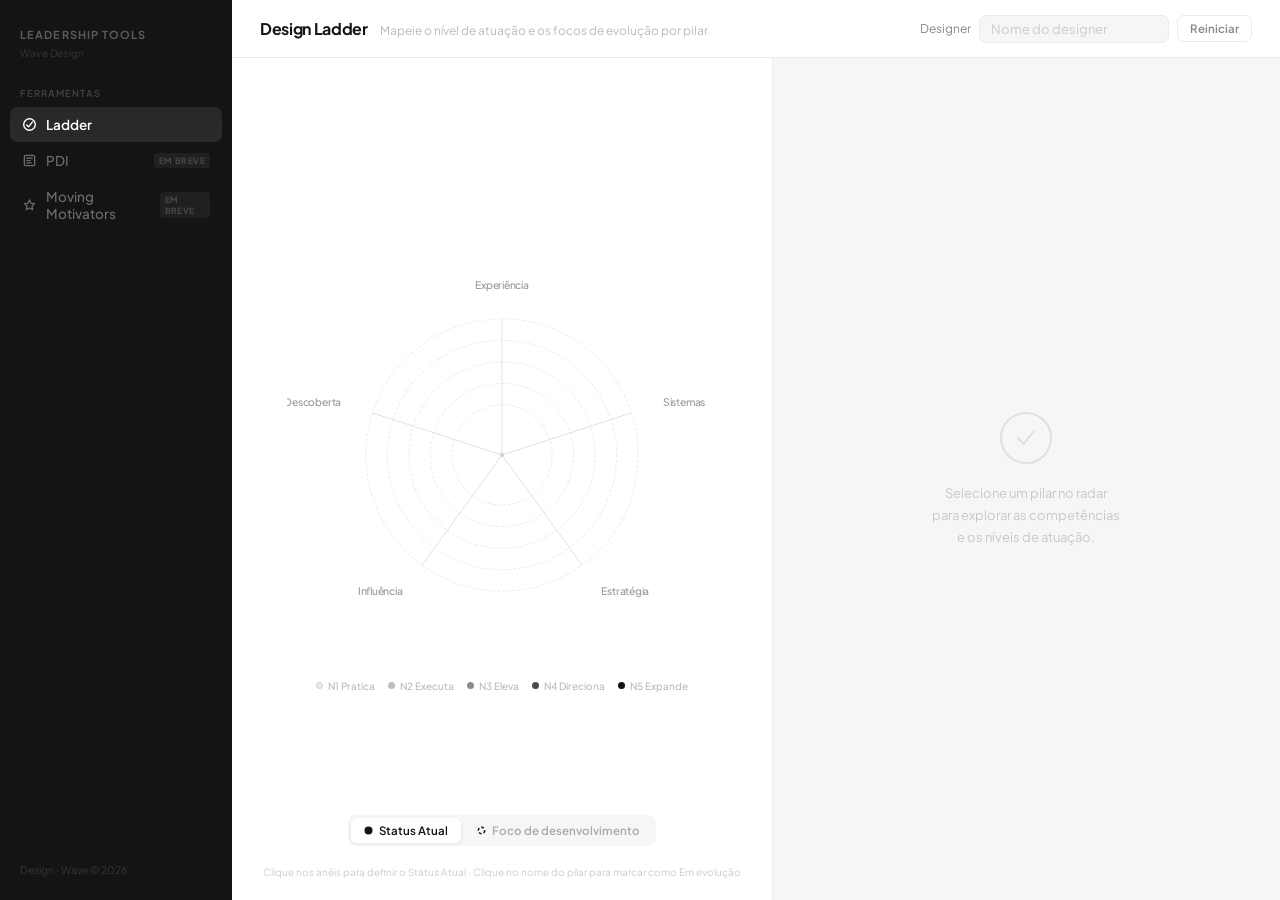
==== ladder/index.html @ ce9165ff "Inicia Leadership Tools — Design Ladder interativa Radar SVG com 3 camadas (Status Atual, Foco de de" ====
<!DOCTYPE html>
<html lang="pt-BR">
<head>
  <meta charset="UTF-8">
  <meta name="viewport" content="width=device-width, initial-scale=1.0">
  <title>Leadership Tools — Ladder</title>
  <link rel="preconnect" href="https://fonts.googleapis.com">
  <link href="https://fonts.googleapis.com/css2?family=Plus+Jakarta+Sans:wght@400;500;600;700;800&display=swap" rel="stylesheet">
  <style>
    :root {
      --charcoal: #141414;
      --light: #E6E6E6;
      --bg: #F6F6F4;
      --white: #FFFFFF;
      --muted: #888;
      --border: #EBEBEB;
    }

    *, *::before, *::after { box-sizing: border-box; margin: 0; padding: 0; }

    html, body {
      height: 100%;
      font-family: 'Plus Jakarta Sans', -apple-system, BlinkMacSystemFont, sans-serif;
      background: var(--bg);
      color: var(--charcoal);
      overflow: hidden;
    }

    /* ── APP SHELL ──────────────────────────── */
    .app { display: flex; height: 100vh; }

    /* ── SIDEBAR ─────────────────────────────── */
    .sidebar {
      width: 232px;
      flex-shrink: 0;
      background: var(--charcoal);
      display: flex;
      flex-direction: column;
      padding: 28px 0 24px;
    }

    .sidebar-brand {
      padding: 0 20px 6px;
      font-size: 11px;
      font-weight: 700;
      letter-spacing: 0.1em;
      text-transform: uppercase;
      color: rgba(255,255,255,0.3);
    }

    .sidebar-tagline {
      padding: 0 20px 28px;
      font-size: 10px;
      color: rgba(255,255,255,0.15);
      letter-spacing: 0.02em;
    }

    .sidebar-section {
      padding: 0 20px 8px;
      font-size: 9.5px;
      font-weight: 700;
      letter-spacing: 0.1em;
      text-transform: uppercase;
      color: rgba(255,255,255,0.18);
    }

    .sidebar-nav {
      display: flex;
      flex-direction: column;
      gap: 1px;
      padding: 0 10px;
    }

    .nav-item {
      display: flex;
      align-items: center;
      gap: 9px;
      padding: 9px 12px;
      border-radius: 7px;
      font-size: 13.5px;
      font-weight: 500;
      color: rgba(255,255,255,0.38);
      cursor: default;
      user-select: none;
      text-decoration: none;
    }

    .nav-item.active {
      background: rgba(255,255,255,0.09);
      color: #fff;
      font-weight: 600;
    }

    .nav-icon { flex-shrink: 0; width: 15px; height: 15px; }

    .nav-tag {
      margin-left: auto;
      font-size: 8.5px;
      font-weight: 700;
      letter-spacing: 0.05em;
      text-transform: uppercase;
      padding: 2px 5px;
      border-radius: 3px;
      background: rgba(255,255,255,0.05);
      color: rgba(255,255,255,0.18);
    }

    .sidebar-footer {
      margin-top: auto;
      padding: 20px 20px 0;
      font-size: 10.5px;
      color: rgba(255,255,255,0.15);
    }

    /* ── MAIN ────────────────────────────────── */
    .main { flex: 1; min-width: 0; display: flex; flex-direction: column; overflow: hidden; }

    /* ── HEADER ──────────────────────────────── */
    .header {
      background: var(--white);
      border-bottom: 1px solid var(--border);
      padding: 0 28px;
      height: 58px;
      display: flex;
      align-items: center;
      justify-content: space-between;
      flex-shrink: 0;
    }

    .header-left { display: flex; align-items: baseline; gap: 12px; }

    .header h1 { font-size: 16px; font-weight: 700; letter-spacing: -0.02em; }
    .header-sub { font-size: 12px; color: #bbb; }

    .header-right { display: flex; align-items: center; gap: 8px; }
    .header-right label { font-size: 12px; color: var(--muted); white-space: nowrap; }

    .designer-input {
      font-family: inherit;
      font-size: 13px;
      font-weight: 500;
      color: var(--charcoal);
      background: var(--bg);
      border: 1.5px solid var(--border);
      border-radius: 7px;
      padding: 5px 11px;
      width: 190px;
      outline: none;
      transition: border-color 0.15s;
    }

    .designer-input:focus { border-color: var(--charcoal); }
    .designer-input::placeholder { color: #ccc; font-weight: 400; }

    .reset-btn {
      font-family: inherit;
      font-size: 11.5px;
      font-weight: 600;
      color: var(--muted);
      background: none;
      border: 1.5px solid var(--border);
      border-radius: 7px;
      padding: 5px 12px;
      cursor: pointer;
      transition: border-color 0.15s, color 0.15s;
    }

    .reset-btn:hover { border-color: #aaa; color: var(--charcoal); }

    /* ── CONTENT ─────────────────────────────── */
    .content { flex: 1; display: flex; min-height: 0; overflow: hidden; }

    /* ── CHART AREA ──────────────────────────── */
    .chart-area {
      flex: 1;
      display: flex;
      flex-direction: column;
      align-items: center;
      padding: 20px 16px 20px;
      background: var(--white);
      border-right: 1px solid var(--border);
    }

    .radar-top {
      flex: 1;
      display: flex;
      flex-direction: column;
      align-items: center;
      justify-content: center;
      width: 100%;
    }

    .chart-footer {
      display: flex;
      flex-direction: column;
      align-items: center;
      gap: 8px;
      padding-top: 6px;
    }

    /* ── MODE TOGGLE ─────────────────────────── */
    .mode-toggle {
      display: flex;
      gap: 3px;
      background: var(--bg);
      border-radius: 8px;
      padding: 3px;
    }

    .mode-btn {
      font-family: inherit;
      font-size: 11.5px;
      font-weight: 600;
      color: #aaa;
      background: transparent;
      border: none;
      border-radius: 6px;
      padding: 5px 13px;
      cursor: pointer;
      display: flex;
      align-items: center;
      gap: 6px;
      transition: background 0.12s, color 0.12s, box-shadow 0.12s;
      white-space: nowrap;
    }

    .mode-btn.active {
      background: var(--white);
      color: var(--charcoal);
      box-shadow: 0 1px 4px rgba(0,0,0,0.07);
    }

    /* ── RADAR IDENTITY (name + date) ────────── */
    .radar-identity {
      text-align: center;
      margin-bottom: 16px;
      min-height: 28px;
    }

    .radar-name {
      font-size: 22px;
      font-weight: 800;
      color: var(--charcoal);
      letter-spacing: -0.04em;
      display: none;
    }

    .radar-date {
      font-size: 10.5px;
      color: #bbb;
      margin-top: 1px;
      display: none;
    }

    /* ── LEVEL LEGEND ────────────────────────── */
    .level-legend {
      display: flex;
      flex-wrap: wrap;
      gap: 5px 13px;
      margin-top: 10px;
      justify-content: center;
    }

    .legend-item {
      display: flex;
      align-items: center;
      gap: 5px;
      font-size: 10px;
      color: #bbb;
      font-weight: 500;
    }

    .legend-dot { width: 7px; height: 7px; border-radius: 50%; }

    #radar-svg { width: 100%; max-width: 430px; height: auto; display: block; }

    .chart-hint {
      margin-top: 10px;
      font-size: 10px;
      color: #ccc;
      text-align: center;
      line-height: 1.6;
    }

    /* ── DETAIL PANEL ────────────────────────── */
    .detail-panel { flex: 1; overflow-y: auto; background: var(--bg); }

    .detail-placeholder {
      display: flex;
      flex-direction: column;
      align-items: center;
      justify-content: center;
      height: 100%;
      min-height: 320px;
      text-align: center;
      padding: 40px;
    }

    .detail-placeholder p {
      font-size: 13px;
      margin-top: 16px;
      line-height: 1.7;
      color: #c8c8c8;
    }

    .detail-inner { padding: 24px 26px 40px; max-width: 640px; }

    .pillar-header {
      display: flex;
      align-items: flex-start;
      justify-content: space-between;
      gap: 12px;
      margin-bottom: 8px;
    }

    .pillar-title { font-size: 24px; font-weight: 800; letter-spacing: -0.03em; line-height: 1.1; }

    .pillar-badges {
      display: flex;
      gap: 5px;
      flex-shrink: 0;
      margin-top: 4px;
      flex-wrap: wrap;
      justify-content: flex-end;
    }

    .badge-atual {
      font-size: 11px;
      font-weight: 700;
      color: var(--white);
      background: var(--charcoal);
      padding: 3px 10px;
      border-radius: 20px;
      white-space: nowrap;
    }

    .badge-foco {
      font-size: 11px;
      font-weight: 700;
      color: var(--charcoal);
      background: transparent;
      border: 1.5px dashed var(--charcoal);
      padding: 2.5px 9px;
      border-radius: 20px;
      white-space: nowrap;
    }

    .pillar-desc { font-size: 12.5px; line-height: 1.75; color: #777; margin-bottom: 16px; }

    /* ── PROGRESSING TOGGLE ──────────────────── */
    .progressing-row {
      display: flex;
      align-items: center;
      justify-content: space-between;
      background: var(--white);
      border: 1.5px solid var(--border);
      border-radius: 10px;
      padding: 11px 14px;
      margin-bottom: 18px;
      cursor: pointer;
      transition: border-color 0.14s;
      user-select: none;
    }

    .progressing-row:hover { border-color: #ccc; }
    .progressing-row.on { border-color: var(--charcoal); }

    .progressing-row-left { display: flex; flex-direction: column; gap: 2px; }
    .progressing-label { font-size: 12.5px; font-weight: 600; color: var(--charcoal); }
    .progressing-sub { font-size: 11px; color: #aaa; }

    .toggle-sw {
      width: 34px;
      height: 19px;
      background: #D8D8D8;
      border-radius: 10px;
      position: relative;
      transition: background 0.18s;
      flex-shrink: 0;
    }

    .toggle-sw::after {
      content: '';
      position: absolute;
      width: 13px;
      height: 13px;
      background: white;
      border-radius: 50%;
      top: 3px;
      left: 3px;
      transition: transform 0.18s;
      box-shadow: 0 1px 3px rgba(0,0,0,0.15);
    }

    .toggle-sw.on { background: var(--charcoal); }
    .toggle-sw.on::after { transform: translateX(15px); }

    /* ── LEVELS LABEL ────────────────────────── */
    .levels-label {
      font-size: 9.5px;
      font-weight: 700;
      letter-spacing: 0.1em;
      text-transform: uppercase;
      color: #bbb;
      margin-bottom: 10px;
    }

    /* ── LEVEL CARDS (read-only) ─────────────── */
    .level-cards { display: flex; flex-direction: column; gap: 6px; }

    .level-card {
      background: var(--white);
      border: 1.5px solid transparent;
      border-radius: 9px;
      padding: 11px 12px;
      box-shadow: 0 1px 3px rgba(0,0,0,0.04);
    }

    .level-card.has-atual { border-left: 3px solid var(--charcoal); }
    .level-card.has-foco { border-color: rgba(20,20,20,0.35); border-style: dashed; }
    .level-card.has-atual.has-foco { border-left: 3px solid var(--charcoal); border-style: solid; border-color: var(--charcoal); }

    .level-card-top {
      display: flex;
      align-items: center;
      gap: 7px;
      margin-bottom: 5px;
    }

    .level-n-badge {
      font-size: 9.5px;
      font-weight: 700;
      letter-spacing: 0.05em;
      padding: 2px 6px;
      border-radius: 4px;
      background: var(--light);
      color: var(--charcoal);
      line-height: 1.5;
      flex-shrink: 0;
    }

    .level-name { font-size: 12.5px; font-weight: 600; color: var(--charcoal); }

    .level-desc { font-size: 11.5px; line-height: 1.65; color: #888; }

    .pdi-note {
      margin-top: 20px;
      font-size: 11px;
      color: #bbb;
      line-height: 1.6;
      padding: 10px 12px;
      background: var(--white);
      border-radius: 8px;
      border: 1px solid var(--border);
    }

  </style>
</head>
<body>
<div class="app">

  <!-- Sidebar -->
  <aside class="sidebar">
    <div class="sidebar-brand">Leadership Tools</div>
    <div class="sidebar-tagline">Wave Design</div>
    <div class="sidebar-section">Ferramentas</div>
    <nav class="sidebar-nav">
      <a class="nav-item active" href="#">
        <svg class="nav-icon" viewBox="0 0 16 16" fill="none">
          <circle cx="8" cy="8" r="6.2" stroke="currentColor" stroke-width="1.5"/>
          <path d="M5 8.5l2 2L11 5.5" stroke="currentColor" stroke-width="1.5" stroke-linecap="round" stroke-linejoin="round"/>
        </svg>
        Ladder
      </a>
      <div class="nav-item">
        <svg class="nav-icon" viewBox="0 0 16 16" fill="none">
          <rect x="2.5" y="2.5" width="11" height="11" rx="1.5" stroke="currentColor" stroke-width="1.4"/>
          <path d="M5 5.5h6M5 8h4M5 10.5h5" stroke="currentColor" stroke-width="1.3" stroke-linecap="round"/>
        </svg>
        PDI
        <span class="nav-tag">em breve</span>
      </div>
      <div class="nav-item">
        <svg class="nav-icon" viewBox="0 0 16 16" fill="none">
          <path d="M8 2L9.6 5.4 13.4 6 10.7 8.6 11.4 12.4 8 10.7 4.6 12.4 5.3 8.6 2.6 6 6.4 5.4Z" stroke="currentColor" stroke-width="1.3" stroke-linejoin="round"/>
        </svg>
        Moving Motivators
        <span class="nav-tag">em breve</span>
      </div>
    </nav>
    <div class="sidebar-footer">Design · Wave &copy; 2026</div>
  </aside>

  <!-- Main -->
  <div class="main">

    <!-- Header -->
    <header class="header">
      <div class="header-left">
        <h1>Design Ladder</h1>
        <span class="header-sub">Mapeie o nível de atuação e os focos de evolução por pilar</span>
      </div>
      <div class="header-right">
        <label for="designer-name">Designer</label>
        <input class="designer-input" id="designer-name" type="text" placeholder="Nome do designer" autocomplete="off" oninput="updateRadarIdentity()" />
        <button class="reset-btn" onclick="resetLevels()">Reiniciar</button>
      </div>
    </header>

    <!-- Content -->
    <div class="content">
      <div class="chart-area">

        <div class="radar-top">
          <div class="radar-identity">
            <div class="radar-name" id="radar-name"></div>
            <div class="radar-date" id="radar-date"></div>
          </div>
          <svg id="radar-svg" viewBox="0 0 600 600" xmlns="http://www.w3.org/2000/svg"></svg>
          <div class="level-legend">
            <div class="legend-item"><div class="legend-dot" style="background:#EAEAEA;border:1.5px solid #D0D0D0"></div>N1 Pratica</div>
            <div class="legend-item"><div class="legend-dot" style="background:#BDBDBD"></div>N2 Executa</div>
            <div class="legend-item"><div class="legend-dot" style="background:#8C8C8C"></div>N3 Eleva</div>
            <div class="legend-item"><div class="legend-dot" style="background:#4A4A4A"></div>N4 Direciona</div>
            <div class="legend-item"><div class="legend-dot" style="background:#141414"></div>N5 Expande</div>
          </div>
        </div>

        <div class="chart-footer">
          <div class="mode-toggle">
            <button id="mode-btn-atual" class="mode-btn active" onclick="setEditMode('atual')">
              <svg width="9" height="9" viewBox="0 0 9 9">
                <circle cx="4.5" cy="4.5" r="4" fill="#141414"/>
              </svg>
              Status Atual
            </button>
            <button id="mode-btn-foco" class="mode-btn" onclick="setEditMode('foco')">
              <svg width="9" height="9" viewBox="0 0 9 9">
                <circle cx="4.5" cy="4.5" r="3.2" fill="none" stroke="#141414" stroke-width="1.5" stroke-dasharray="2.8 2"/>
              </svg>
              Foco de desenvolvimento
            </button>
          </div>
          <p class="chart-hint" id="chart-hint">Clique nos anéis para definir o Status Atual · Clique no nome do pilar para marcar como Em evolução</p>
        </div>

      </div>

      <!-- Detail Panel (read-only content) -->
      <div class="detail-panel" id="detail-panel">
        <div class="detail-placeholder">
          <svg width="56" height="56" viewBox="0 0 56 56" fill="none">
            <circle cx="28" cy="28" r="25" stroke="#E0E0E0" stroke-width="2"/>
            <path d="M20 28l5.5 6L36 21" stroke="#E0E0E0" stroke-width="2" stroke-linecap="round" stroke-linejoin="round"/>
          </svg>
          <p>Selecione um pilar no radar<br>para explorar as competências<br>e os níveis de atuação.</p>
        </div>
      </div>

    </div>
  </div>
</div>

<script>
// ═══════════════════════════════════════════════════════════
//  DATA
// ═══════════════════════════════════════════════════════════

const PILLARS = [
  {
    id: 'experiencia',
    name: 'Experiência',
    description: 'Abrange a capacidade de transformar problemas em soluções claras, utilizáveis e coerentes ao longo de fluxos, interfaces e jornadas. Envolve arquitetura da informação, interação, design visual, escrita para interface e construção de protótipos. Contribui para aumentar clareza, eficiência e qualidade das soluções entregues, reduzindo fricções e inconsistências ao longo do serviço.',
    levels: [
      { n: 'N1', name: 'Pratica', desc: 'Desenvolve telas e fluxos com base em direcionamento claro. Aplica padrões existentes e boas práticas de usabilidade. Resolve estados básicos (erro, vazio, carregamento) e organiza entregas de forma consistente.' },
      { n: 'N2', name: 'Executa', desc: 'Define fluxos ponta a ponta para problemas bem delimitados. Considera diferentes cenários de uso e restrições técnicas. Equilibra clareza, viabilidade e objetivos do projeto. Propõe alternativas fundamentadas.' },
      { n: 'N3', name: 'Eleva', desc: 'Identifica inconsistências entre fluxos e antecipa impactos sistêmicos. Melhora a coerência das soluções e apoia outros designers em decisões complexas de experiência. Eleva a qualidade do que o time entrega.' },
      { n: 'N4', name: 'Direciona', desc: 'Define padrões de qualidade para a experiência nos produtos da Wave. Orienta decisões estruturais e garante coerência entre múltiplos contextos. Influencia a forma como o time constrói soluções.' },
      { n: 'N5', name: 'Expande', desc: 'Estabelece a visão de experiência da Wave como referência além do time. Cria frameworks, métodos ou abordagens que impactam como a organização pensa e entrega experiência.' }
    ]
  },
  {
    id: 'sistemas',
    name: 'Sistemas',
    description: 'Abrange a capacidade de organizar, estruturar e manter consistência nas soluções ao longo do tempo e entre diferentes produtos e contextos. Envolve componentização, padrões reutilizáveis, documentação, handoff técnico e integração com arquitetura. Contribui para aumentar eficiência, reduzir retrabalho e garantir coerência à medida que os serviços evoluem e escalam.',
    levels: [
      { n: 'N1', name: 'Pratica', desc: 'Utiliza corretamente padrões, componentes e diretrizes existentes. Mantém consistência nas entregas e respeita decisões estruturais previamente definidas. Documenta e realiza handoff seguindo processos estabelecidos.' },
      { n: 'N2', name: 'Executa', desc: 'Identifica recorrências e propõe organização local de padrões. Contribui para evolução de componentes e documentação. Atua com atenção à consistência entre fluxos e módulos relacionados.' },
      { n: 'N3', name: 'Eleva', desc: 'Organiza sistemas reutilizáveis de forma intencional. Antecipa impactos técnicos e de consistência entre produtos. Atua como referência na integração entre design e engenharia. Eleva o nível de organização sistêmica do time.' },
      { n: 'N4', name: 'Direciona', desc: 'Define diretrizes estruturais para sistemas e padrões na Wave. Garante coerência entre múltiplos produtos e contextos. Influencia decisões arquiteturais e estabelece bases duráveis para evolução do design.' },
      { n: 'N5', name: 'Expande', desc: 'Cria infraestrutura de design que escala além dos projetos atuais. Estabelece padrões, ferramentas ou frameworks sistêmicos que impactam a organização e podem ser referência para novos produtos e contextos.' }
    ]
  },
  {
    id: 'estrategia',
    name: 'Estratégia',
    description: 'Abrange a capacidade de conectar decisões de design a objetivos estratégicos, métricas e prioridades do negócio. Envolve entendimento de roadmap, análise de impacto, acompanhamento de resultados e contribuição ativa na evolução das soluções em produção. Contribui para que o design gere valor mensurável e esteja alinhado às prioridades estratégicas da Wave.',
    levels: [
      { n: 'N1', name: 'Pratica', desc: 'Compreende o contexto do que está sendo desenvolvido e executa soluções alinhadas ao direcionamento definido. Demonstra interesse em entender objetivos e métricas relacionadas ao projeto.' },
      { n: 'N2', name: 'Executa', desc: 'Propõe melhorias com base em dados, feedbacks e aprendizados de uso. Considera impacto nas métricas ao tomar decisões de experiência. Participa ativamente das discussões de priorização.' },
      { n: 'N3', name: 'Eleva', desc: 'Conecta decisões de design a objetivos estratégicos e indicadores de negócio. Estrutura argumentos com base em impacto e viabilidade. Influencia discussões de roadmap e apoia outros designers a pensarem com visão de negócio.' },
      { n: 'N4', name: 'Direciona', desc: 'Atua na definição de prioridades e caminhos estratégicos. Orienta decisões estruturais com base em impacto organizacional. Garante alinhamento entre design, produto e objetivos da empresa.' },
      { n: 'N5', name: 'Expande', desc: 'Posiciona design como disciplina estratégica na organização. Influencia como a empresa define prioridades, mede resultados e toma decisões de produto. Cria pontes entre design e outras áreas de negócio que transcendem projetos individuais.' }
    ]
  },
  {
    id: 'influencia',
    name: 'Influência',
    description: 'Abrange a capacidade de ampliar impacto por meio de colaboração, comunicação e liderança técnica. Envolve facilitação, alinhamento entre áreas, mentoria, representação do design em fóruns estratégicos e contribuição para a cultura e práticas do time. Contribui para aumentar a clareza nas decisões, reduzir ruídos entre times e fortalecer a presença do design na organização.',
    levels: [
      { n: 'N1', name: 'Pratica', desc: 'Colabora de forma ativa nas discussões do time. Comunica decisões com clareza básica e mantém abertura para feedback. Contribui para um ambiente de trabalho respeitoso e produtivo.' },
      { n: 'N2', name: 'Executa', desc: 'Conduz discussões e alinhamentos em projetos sob sua responsabilidade. Organiza workshops ou rituais quando necessário. Contribui para reduzir ambiguidades e manter o time alinhado.' },
      { n: 'N3', name: 'Eleva', desc: 'Atua como referência técnica nas discussões. Apoia o desenvolvimento de outros designers. Representa o design em fóruns interdisciplinares e contribui para decisões mais amplas. Eleva a qualidade da colaboração no time.' },
      { n: 'N4', name: 'Direciona', desc: 'Exerce liderança consolidada, técnica e/ou de pessoas. Representa o design em decisões estratégicas. Influencia cultura, práticas e posicionamento do design dentro da organização.' },
      { n: 'N5', name: 'Expande', desc: 'Amplia a influência do design para além das fronteiras da disciplina. Constrói pontes com outras áreas que mudam como a organização colabora e toma decisões. É referência interna e potencialmente externa à empresa.' }
    ]
  },
  {
    id: 'descoberta',
    name: 'Descoberta',
    description: 'Abrange a capacidade de compreender problemas, comportamentos e oportunidades antes da definição de soluções. Inclui pesquisa qualitativa e quantitativa, análise de dados, leitura de mercado, mapeamento de jornadas e formulação de hipóteses.',
    levels: [
      { n: 'N1', name: 'Pratica', desc: 'Participa de pesquisas e levantamentos com orientação clara. Apoia entrevistas, testes e análises básicas. Organiza dados e registra aprendizados de forma estruturada.' },
      { n: 'N2', name: 'Executa', desc: 'Conduz pesquisas de baixa a média complexidade com autonomia. Interpreta dados qualitativos e quantitativos, identifica padrões e conecta descobertas com decisões de experiência. Questiona suposições e valida hipóteses com método.' },
      { n: 'N3', name: 'Eleva', desc: 'Define abordagens adequadas de descoberta para cada problema. Conecta insights a direcionamentos de produto. Apoia outros designers na estruturação de pesquisas e sínteses. Eleva o nível de análise nas discussões do time.' },
      { n: 'N4', name: 'Direciona', desc: 'Estabelece direcionamento estratégico a partir de evidências consolidadas. Estrutura práticas e critérios de investigação recorrentes. Conecta pesquisa, métricas e contexto de mercado para fundamentar decisões relevantes.' },
      { n: 'N5', name: 'Expande', desc: 'Define como a organização usa evidências para tomar decisões. Cria métodos, frameworks ou práticas de descoberta que transcendem o time de design e influenciam outras disciplinas.' }
    ]
  }
];

// ═══════════════════════════════════════════════════════════
//  STATE
// ═══════════════════════════════════════════════════════════

let selectedPillar = null;
let editMode = 'atual'; // 'atual' | 'foco'

const currentLevels  = Object.fromEntries(PILLARS.map(p => [p.id, 0]));
const targetLevels   = Object.fromEntries(PILLARS.map(p => [p.id, 0]));
const progressingSet = new Set();

// ═══════════════════════════════════════════════════════════
//  CHART GEOMETRY
// ═══════════════════════════════════════════════════════════

const CX = 300, CY = 300;
const MAX_R = 190;
const N_LEVELS = 5;
const INNER_R = 70; // N1 starts at 37% of MAX_R — avoids the "tiny polygon" problem for junior designers
const LABEL_R = MAX_R + 46;

function levelRadius(l) {
  if (l === 0) return 0;
  return INNER_R + (MAX_R - INNER_R) * (l - 1) / (N_LEVELS - 1);
}

const ANGLES = PILLARS.map((_, i) => -Math.PI / 2 + (2 * Math.PI * i) / PILLARS.length);

function polar(angle, r) {
  return { x: CX + r * Math.cos(angle), y: CY + r * Math.sin(angle) };
}

const NS = 'http://www.w3.org/2000/svg';

function svgEl(tag, attrs, parent) {
  const e = document.createElementNS(NS, tag);
  for (const [k, v] of Object.entries(attrs || {})) e.setAttribute(k, v);
  if (parent) parent.appendChild(e);
  return e;
}

// ═══════════════════════════════════════════════════════════
//  BUILD RADAR
// ═══════════════════════════════════════════════════════════

function buildRadar() {
  const svg = document.getElementById('radar-svg');
  svg.innerHTML = '';

  // Concentric dashed rings
  for (let l = 1; l <= N_LEVELS; l++) {
    svgEl('circle', {
      cx: CX, cy: CY, r: levelRadius(l),
      fill: 'none', stroke: '#E2E2E2', 'stroke-width': '1', 'stroke-dasharray': '4 3'
    }, svg);
  }


  // Axis lines — thicker for progressing pillars
  ANGLES.forEach((angle, i) => {
    const isProg = progressingSet.has(PILLARS[i].id);
    const end = polar(angle, MAX_R);
    svgEl('line', {
      x1: CX, y1: CY, x2: end.x, y2: end.y,
      stroke: isProg ? '#888' : '#D5D5D5',
      'stroke-width': isProg ? '2' : '1'
    }, svg);

    // Progressing indicator: small filled dot at the tip of the axis line
    if (isProg) {
      svgEl('circle', {
        cx: end.x, cy: end.y, r: '4.5',
        fill: '#141414', 'pointer-events': 'none'
      }, svg);
    }
  });

  // Current polygon (solid fill)
  const hasAnyCurrent = PILLARS.some(p => currentLevels[p.id] > 0);
  if (hasAnyCurrent) {
    const points = PILLARS.map((p, i) => {
      const { x, y } = polar(ANGLES[i], levelRadius(currentLevels[p.id]));
      return `${x},${y}`;
    }).join(' ');
    svgEl('polygon', {
      points, fill: 'rgba(20,20,20,0.09)', stroke: '#141414',
      'stroke-width': '2', 'stroke-linejoin': 'round', 'pointer-events': 'none'
    }, svg);
  }

  // Foco polygon (dashed outline)
  const hasAnyTarget = PILLARS.some(p => targetLevels[p.id] > 0);
  if (hasAnyTarget) {
    const points = PILLARS.map((p, i) => {
      const { x, y } = polar(ANGLES[i], levelRadius(targetLevels[p.id]));
      return `${x},${y}`;
    }).join(' ');
    svgEl('polygon', {
      points, fill: 'none', stroke: '#141414',
      'stroke-width': '1.5', 'stroke-dasharray': '7 4',
      'stroke-linejoin': 'round', 'pointer-events': 'none'
    }, svg);
  }

  // Clickable level zones
  PILLARS.forEach((pillar, i) => {
    const angle = ANGLES[i];
    for (let l = 1; l <= N_LEVELS; l++) {
      const { x, y } = polar(angle, levelRadius(l));
      const isCurrentLevel = currentLevels[pillar.id] === l;
      const isTargetLevel  = targetLevels[pillar.id] === l;

      const g = svgEl('g', { cursor: 'pointer' }, svg);
      const hoverCircle = svgEl('circle', {
        cx: x, cy: y, r: '9',
        fill: 'rgba(20,20,20,0)', stroke: 'rgba(20,20,20,0)', 'stroke-width': '1.5'
      }, g);
      svgEl('circle', { cx: x, cy: y, r: '16', fill: 'transparent', stroke: 'none' }, g);

      const title = svgEl('title', {}, g);
      title.textContent = `${pillar.name}: ${pillar.levels[l-1].n} — ${pillar.levels[l-1].name}`;

      g.addEventListener('mouseenter', () => {
        const isActive = editMode === 'atual' ? isCurrentLevel : isTargetLevel;
        if (!isActive) {
          hoverCircle.setAttribute('fill', 'rgba(20,20,20,0.08)');
          hoverCircle.setAttribute('stroke', '#888');
        }
      });
      g.addEventListener('mouseleave', () => {
        hoverCircle.setAttribute('fill', 'rgba(20,20,20,0)');
        hoverCircle.setAttribute('stroke', 'rgba(20,20,20,0)');
      });
      g.addEventListener('click', () => {
        if (editMode === 'atual') {
          currentLevels[pillar.id] = isCurrentLevel ? 0 : l;
        } else {
          targetLevels[pillar.id] = isTargetLevel ? 0 : l;
        }
        selectedPillar = pillar.id;
        buildRadar();
        renderDetail();
      });
    }
  });

  // Current-level dots (filled)
  if (hasAnyCurrent) {
    PILLARS.forEach((p, i) => {
      if (currentLevels[p.id] > 0) {
        const { x, y } = polar(ANGLES[i], levelRadius(currentLevels[p.id]));
        svgEl('circle', {
          cx: x, cy: y, r: '5', fill: '#141414', stroke: '#fff', 'stroke-width': '2',
          'pointer-events': 'none'
        }, svg);
      }
    });
  }

  // Foco-level dots (open circles)
  if (hasAnyTarget) {
    PILLARS.forEach((p, i) => {
      if (targetLevels[p.id] > 0) {
        const { x, y } = polar(ANGLES[i], levelRadius(targetLevels[p.id]));
        svgEl('circle', {
          cx: x, cy: y, r: '5', fill: '#fff', stroke: '#141414', 'stroke-width': '2',
          'pointer-events': 'none'
        }, svg);
      }
    });
  }

  // Pillar labels — click toggles Em evolução ativa
  PILLARS.forEach((pillar, i) => {
    const angle = ANGLES[i];
    const { x, y } = polar(angle, LABEL_R);
    const cosA = Math.cos(angle);
    const anchor = cosA < -0.25 ? 'end' : cosA > 0.25 ? 'start' : 'middle';
    const isProg = progressingSet.has(pillar.id);

    const g = svgEl('g', { cursor: 'pointer' }, svg);

    const text = svgEl('text', {
      x, y,
      'text-anchor': anchor,
      'dominant-baseline': 'middle',
      'font-family': "'Plus Jakarta Sans', sans-serif",
      'font-size': '14.5',
      'font-weight': isProg ? '700' : '500',
      fill: isProg ? '#141414' : '#999',
      'letter-spacing': '-0.3'
    }, g);
    text.textContent = pillar.name;

    g.addEventListener('mouseenter', () => {
      text.setAttribute('fill', '#444');
      text.setAttribute('font-weight', '600');
    });
    g.addEventListener('mouseleave', () => {
      text.setAttribute('fill', isProg ? '#141414' : '#999');
      text.setAttribute('font-weight', isProg ? '700' : '500');
    });
    g.addEventListener('click', () => selectPillar(pillar.id));
  });

  // Center dot
  svgEl('circle', { cx: CX, cy: CY, r: '3', fill: '#D0D0D0', 'pointer-events': 'none' }, svg);
}

// ═══════════════════════════════════════════════════════════
//  RENDER DETAIL (read-only content)
// ═══════════════════════════════════════════════════════════

function renderDetail() {
  const panel = document.getElementById('detail-panel');

  if (!selectedPillar) {
    panel.innerHTML = `
      <div class="detail-placeholder">
        <svg width="56" height="56" viewBox="0 0 56 56" fill="none">
          <circle cx="28" cy="28" r="25" stroke="#E0E0E0" stroke-width="2"/>
          <path d="M20 28l5.5 6L36 21" stroke="#E0E0E0" stroke-width="2" stroke-linecap="round" stroke-linejoin="round"/>
        </svg>
        <p>Selecione um pilar no radar<br>para explorar as competências<br>e os níveis de atuação.</p>
      </div>`;
    return;
  }

  const pillar = PILLARS.find(p => p.id === selectedPillar);
  const cLevel = currentLevels[selectedPillar];
  const tLevel = targetLevels[selectedPillar];
  const isProg = progressingSet.has(selectedPillar);
  const cData  = cLevel > 0 ? pillar.levels[cLevel - 1] : null;
  const tData  = tLevel > 0 ? pillar.levels[tLevel - 1] : null;

  panel.innerHTML = `
    <div class="detail-inner">
      <div class="pillar-header">
        <div class="pillar-title">${pillar.name}</div>
        <div class="pillar-badges">
          ${cData ? `<div class="badge-atual">${cData.n} · ${cData.name}</div>` : ''}
          ${tData ? `<div class="badge-foco">${tData.n} · ${tData.name}</div>` : ''}
        </div>
      </div>
      <p class="pillar-desc">${pillar.description}</p>

      <div class="progressing-row ${isProg ? 'on' : ''}" onclick="toggleProgressing('${pillar.id}')">
        <div class="progressing-row-left">
          <div class="progressing-label">Em evolução ativa</div>
          <div class="progressing-sub">Marque se este pilar está em foco de desenvolvimento agora</div>
        </div>
        <div class="toggle-sw ${isProg ? 'on' : ''}"></div>
      </div>

      <div class="levels-label">Níveis de atuação</div>
      <div class="level-cards">
        ${pillar.levels.map((level, idx) => {
          const isC = cLevel === idx + 1;
          const isT = tLevel === idx + 1;
          let cardClass = '';
          if (isC && isT) cardClass = 'has-atual has-foco';
          else if (isC)   cardClass = 'has-atual';
          else if (isT)   cardClass = 'has-foco';
          return `
            <div class="level-card ${cardClass}">
              <div class="level-card-top">
                <span class="level-n-badge">${level.n}</span>
                <span class="level-name">${level.name}</span>
              </div>
              <div class="level-desc">${level.desc}</div>
            </div>`;
        }).join('')}
      </div>

      <div class="pdi-note">
        Os focos de desenvolvimento e os pilares em evolução alimentarão o PDI quando disponível.
      </div>
    </div>`;
}

// ═══════════════════════════════════════════════════════════
//  ACTIONS
// ═══════════════════════════════════════════════════════════

function selectPillar(id) {
  selectedPillar = id;
  buildRadar();
  renderDetail();
}

function toggleProgressing(pillarId) {
  progressingSet.has(pillarId) ? progressingSet.delete(pillarId) : progressingSet.add(pillarId);
  buildRadar();
  renderDetail();
}

function setEditMode(mode) {
  editMode = mode;
  document.getElementById('mode-btn-atual').classList.toggle('active', mode === 'atual');
  document.getElementById('mode-btn-foco').classList.toggle('active', mode === 'foco');
  const hint = document.getElementById('chart-hint');
  hint.textContent = mode === 'atual'
    ? 'Clique nos anéis para definir o Status Atual · Clique no nome do pilar para ver as descrições'
    : 'Clique nos anéis para definir o Foco de desenvolvimento · Clique no nome do pilar para ver as descrições';
}

function resetLevels() {
  PILLARS.forEach(p => { currentLevels[p.id] = 0; targetLevels[p.id] = 0; });
  progressingSet.clear();
  selectedPillar = null;
  buildRadar();
  renderDetail();
}

function updateRadarIdentity() {
  const name = document.getElementById('designer-name').value.trim();
  const nameEl = document.getElementById('radar-name');
  const dateEl = document.getElementById('radar-date');

  nameEl.textContent = name;
  nameEl.style.display = name ? 'block' : 'none';

  const monthYear = new Date().toLocaleDateString('pt-BR', { month: 'long', year: 'numeric' });
  dateEl.textContent = monthYear;
  dateEl.style.display = name ? 'block' : 'none';
}

// ═══════════════════════════════════════════════════════════
//  INIT
// ═══════════════════════════════════════════════════════════

buildRadar();
</script>
</body>
</html>
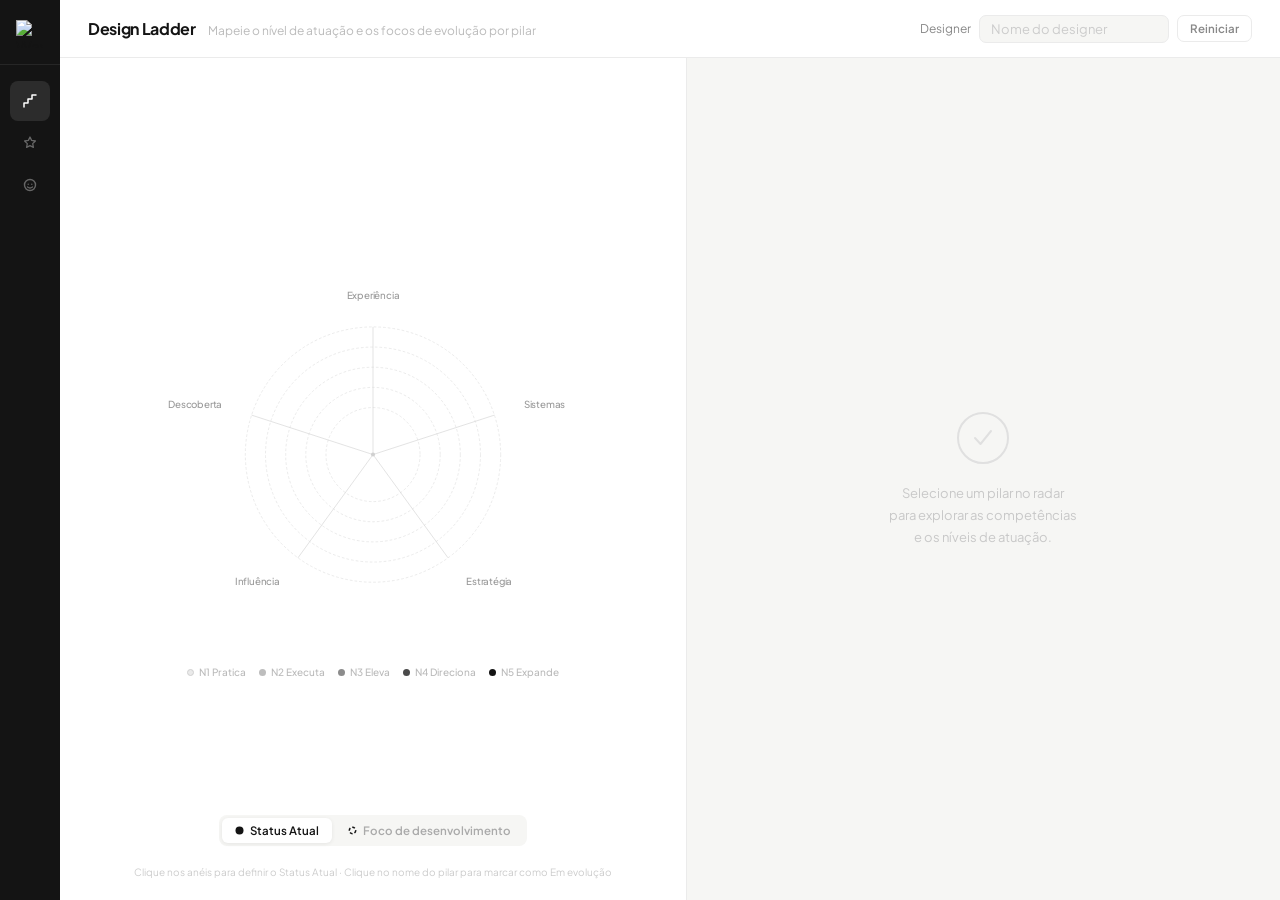
==== commit 18c652e1: "Sidebar condensada com logo Wave, ícones e tooltips; corrige clipping de labels no radar Co-Authored" ====
--- a/ladder/index.html
+++ b/ladder/index.html
@@ -31,86 +31,82 @@
 
     /* ── SIDEBAR ─────────────────────────────── */
     .sidebar {
-      width: 232px;
+      width: 60px;
       flex-shrink: 0;
       background: var(--charcoal);
       display: flex;
       flex-direction: column;
-      padding: 28px 0 24px;
-    }
-
-    .sidebar-brand {
-      padding: 0 20px 6px;
-      font-size: 11px;
-      font-weight: 700;
-      letter-spacing: 0.1em;
-      text-transform: uppercase;
-      color: rgba(255,255,255,0.3);
-    }
-
-    .sidebar-tagline {
-      padding: 0 20px 28px;
-      font-size: 10px;
-      color: rgba(255,255,255,0.15);
-      letter-spacing: 0.02em;
-    }
-
-    .sidebar-section {
-      padding: 0 20px 8px;
-      font-size: 9.5px;
-      font-weight: 700;
-      letter-spacing: 0.1em;
-      text-transform: uppercase;
-      color: rgba(255,255,255,0.18);
+      align-items: center;
+      padding: 20px 0 24px;
+    }
+
+    .sidebar-logo {
+      display: flex;
+      align-items: center;
+      justify-content: center;
+      padding-bottom: 16px;
+      margin-bottom: 8px;
+      width: 100%;
+      border-bottom: 1px solid rgba(255,255,255,0.08);
     }
 
     .sidebar-nav {
       display: flex;
       flex-direction: column;
-      gap: 1px;
-      padding: 0 10px;
+      align-items: center;
+      gap: 2px;
+      padding: 8px 0;
     }
 
     .nav-item {
-      display: flex;
-      align-items: center;
-      gap: 9px;
-      padding: 9px 12px;
-      border-radius: 7px;
-      font-size: 13.5px;
-      font-weight: 500;
-      color: rgba(255,255,255,0.38);
+      position: relative;
+      width: 40px;
+      height: 40px;
+      border-radius: 8px;
+      display: flex;
+      align-items: center;
+      justify-content: center;
+      color: rgba(255,255,255,0.35);
       cursor: default;
       user-select: none;
       text-decoration: none;
+      transition: background 0.12s, color 0.12s;
     }
 
     .nav-item.active {
-      background: rgba(255,255,255,0.09);
+      background: rgba(255,255,255,0.1);
       color: #fff;
+    }
+
+    .nav-item:not(.active):hover {
+      background: rgba(255,255,255,0.06);
+      color: rgba(255,255,255,0.7);
+    }
+
+    .nav-icon { width: 16px; height: 16px; flex-shrink: 0; }
+
+    /* Tooltip */
+    .nav-item::after {
+      content: attr(data-tooltip);
+      position: absolute;
+      left: calc(100% + 10px);
+      top: 50%;
+      transform: translateY(-50%);
+      background: rgba(20,20,20,0.92);
+      color: #fff;
+      font-family: 'Plus Jakarta Sans', sans-serif;
+      font-size: 11.5px;
       font-weight: 600;
-    }
-
-    .nav-icon { flex-shrink: 0; width: 15px; height: 15px; }
-
-    .nav-tag {
-      margin-left: auto;
-      font-size: 8.5px;
-      font-weight: 700;
-      letter-spacing: 0.05em;
-      text-transform: uppercase;
-      padding: 2px 5px;
-      border-radius: 3px;
-      background: rgba(255,255,255,0.05);
-      color: rgba(255,255,255,0.18);
-    }
-
-    .sidebar-footer {
-      margin-top: auto;
-      padding: 20px 20px 0;
-      font-size: 10.5px;
-      color: rgba(255,255,255,0.15);
-    }
+      padding: 5px 9px;
+      border-radius: 6px;
+      white-space: nowrap;
+      opacity: 0;
+      pointer-events: none;
+      transition: opacity 0.15s;
+      z-index: 100;
+    }
+
+    .nav-item:hover::after { opacity: 1; }
 
     /* ── MAIN ────────────────────────────────── */
     .main { flex: 1; min-width: 0; display: flex; flex-direction: column; overflow: hidden; }
@@ -461,34 +457,32 @@
 
   <!-- Sidebar -->
   <aside class="sidebar">
-    <div class="sidebar-brand">Leadership Tools</div>
-    <div class="sidebar-tagline">Wave Design</div>
-    <div class="sidebar-section">Ferramentas</div>
+    <div class="sidebar-logo">
+      <img src="../assets/logo-bcotransp.svg" alt="Wave" width="28" height="28">
+    </div>
     <nav class="sidebar-nav">
-      <a class="nav-item active" href="#">
+      <a class="nav-item active" href="#" data-tooltip="Ladder">
         <svg class="nav-icon" viewBox="0 0 16 16" fill="none">
-          <circle cx="8" cy="8" r="6.2" stroke="currentColor" stroke-width="1.5"/>
-          <path d="M5 8.5l2 2L11 5.5" stroke="currentColor" stroke-width="1.5" stroke-linecap="round" stroke-linejoin="round"/>
+          <path d="M2 14 L2 10 L6 10 L6 6 L10 6 L10 2 L14 2"
+            stroke="currentColor" stroke-width="1.5"
+            stroke-linecap="round" stroke-linejoin="round"/>
         </svg>
-        Ladder
       </a>
-      <div class="nav-item">
+      <div class="nav-item" data-tooltip="PDI">
         <svg class="nav-icon" viewBox="0 0 16 16" fill="none">
-          <rect x="2.5" y="2.5" width="11" height="11" rx="1.5" stroke="currentColor" stroke-width="1.4"/>
-          <path d="M5 5.5h6M5 8h4M5 10.5h5" stroke="currentColor" stroke-width="1.3" stroke-linecap="round"/>
+          <path d="M8 2L9.6 5.4 13.4 6 10.7 8.6 11.4 12.4 8 10.7 4.6 12.4 5.3 8.6 2.6 6 6.4 5.4Z"
+            stroke="currentColor" stroke-width="1.3" stroke-linejoin="round"/>
         </svg>
-        PDI
-        <span class="nav-tag">em breve</span>
       </div>
-      <div class="nav-item">
+      <div class="nav-item" data-tooltip="Moving Motivators">
         <svg class="nav-icon" viewBox="0 0 16 16" fill="none">
-          <path d="M8 2L9.6 5.4 13.4 6 10.7 8.6 11.4 12.4 8 10.7 4.6 12.4 5.3 8.6 2.6 6 6.4 5.4Z" stroke="currentColor" stroke-width="1.3" stroke-linejoin="round"/>
+          <circle cx="8" cy="8" r="5.5" stroke="currentColor" stroke-width="1.4"/>
+          <circle cx="6.2" cy="7.2" r="0.7" fill="currentColor"/>
+          <circle cx="9.8" cy="7.2" r="0.7" fill="currentColor"/>
+          <path d="M5.5 10 Q8 12 10.5 10" stroke="currentColor" stroke-width="1.3" stroke-linecap="round"/>
         </svg>
-        Moving Motivators
-        <span class="nav-tag">em breve</span>
       </div>
     </nav>
-    <div class="sidebar-footer">Design · Wave &copy; 2026</div>
   </aside>
 
   <!-- Main -->
@@ -516,7 +510,7 @@
             <div class="radar-name" id="radar-name"></div>
             <div class="radar-date" id="radar-date"></div>
           </div>
-          <svg id="radar-svg" viewBox="0 0 600 600" xmlns="http://www.w3.org/2000/svg"></svg>
+          <svg id="radar-svg" viewBox="-20 0 640 600" xmlns="http://www.w3.org/2000/svg"></svg>
           <div class="level-legend">
             <div class="legend-item"><div class="legend-dot" style="background:#EAEAEA;border:1.5px solid #D0D0D0"></div>N1 Pratica</div>
             <div class="legend-item"><div class="legend-dot" style="background:#BDBDBD"></div>N2 Executa</div>
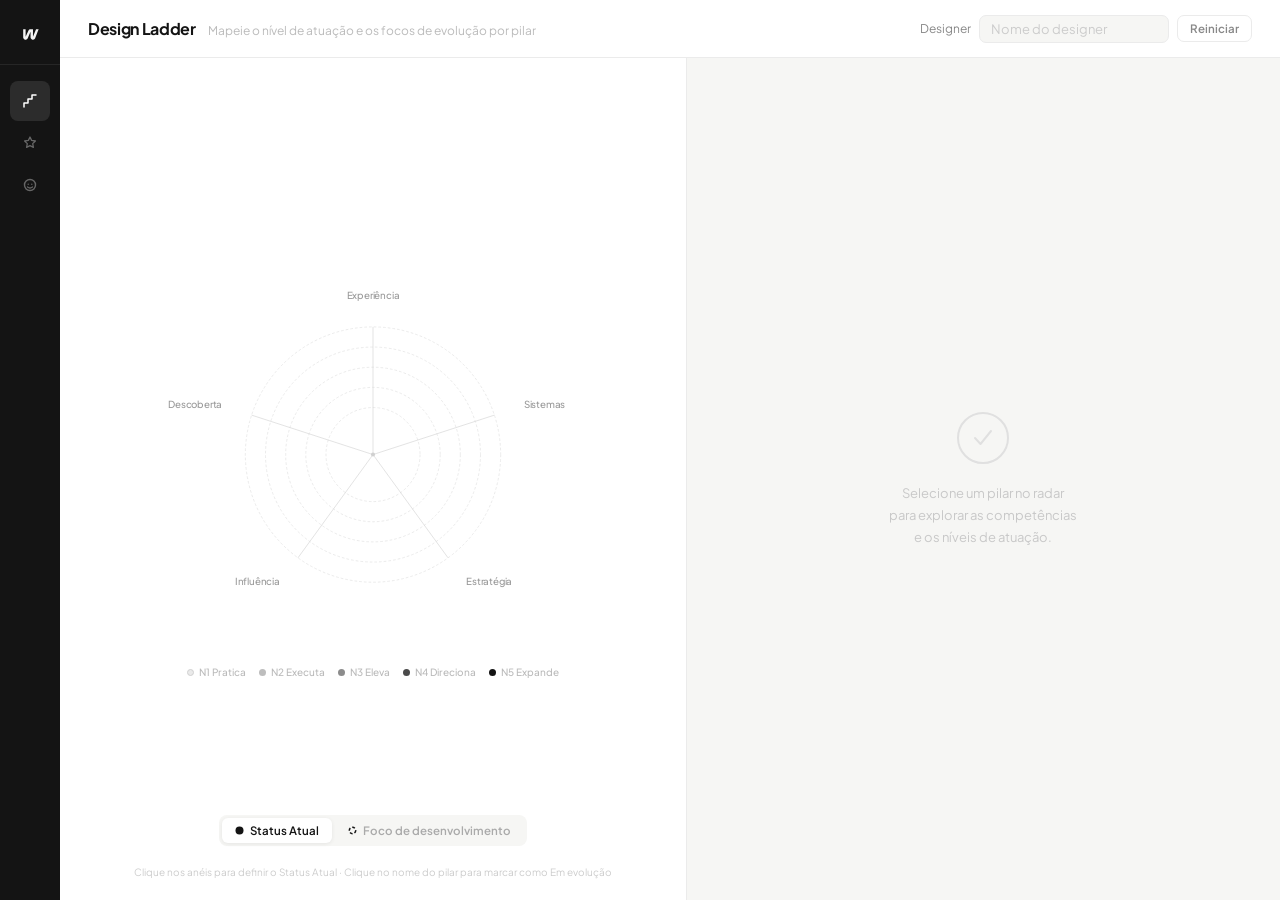
==== commit 7d96cbe9: "Adiciona ferramenta PDI com 4 campos de output do processo Cria pdi/index.html com Perfil atual (tex" ====
--- a/ladder/index.html
+++ b/ladder/index.html
@@ -468,12 +468,12 @@
             stroke-linecap="round" stroke-linejoin="round"/>
         </svg>
       </a>
-      <div class="nav-item" data-tooltip="PDI">
+      <a class="nav-item" href="../pdi/" data-tooltip="PDI">
         <svg class="nav-icon" viewBox="0 0 16 16" fill="none">
           <path d="M8 2L9.6 5.4 13.4 6 10.7 8.6 11.4 12.4 8 10.7 4.6 12.4 5.3 8.6 2.6 6 6.4 5.4Z"
             stroke="currentColor" stroke-width="1.3" stroke-linejoin="round"/>
         </svg>
-      </div>
+      </a>
       <div class="nav-item" data-tooltip="Moving Motivators">
         <svg class="nav-icon" viewBox="0 0 16 16" fill="none">
           <circle cx="8" cy="8" r="5.5" stroke="currentColor" stroke-width="1.4"/>
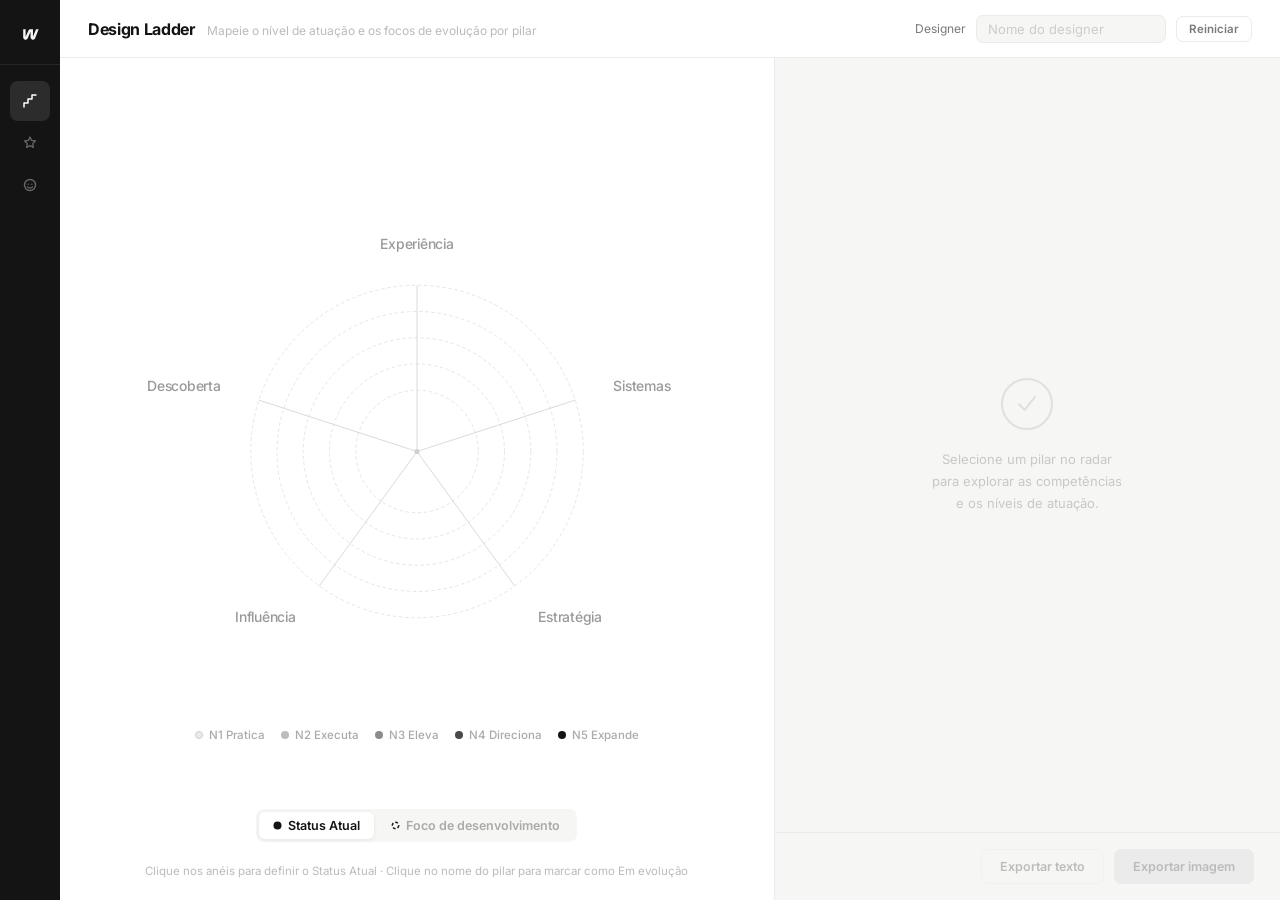
==== commit 335e1e60: "Sistema visual unificado + evoluções na Ladder e PDI PDI: - Ações Reiniciar/Exportar movidas pro fim" ====
--- a/ladder/index.html
+++ b/ladder/index.html
@@ -5,170 +5,16 @@
   <meta name="viewport" content="width=device-width, initial-scale=1.0">
   <title>Leadership Tools — Ladder</title>
   <link rel="preconnect" href="https://fonts.googleapis.com">
-  <link href="https://fonts.googleapis.com/css2?family=Plus+Jakarta+Sans:wght@400;500;600;700;800&display=swap" rel="stylesheet">
+  <link rel="preconnect" href="https://fonts.gstatic.com" crossorigin>
+  <link href="https://fonts.googleapis.com/css2?family=Inter:wght@400;500;600;700;800&display=swap" rel="stylesheet">
+  <link rel="stylesheet" href="../assets/shared.css">
   <style>
-    :root {
-      --charcoal: #141414;
-      --light: #E6E6E6;
-      --bg: #F6F6F4;
-      --white: #FFFFFF;
-      --muted: #888;
-      --border: #EBEBEB;
-    }
-
-    *, *::before, *::after { box-sizing: border-box; margin: 0; padding: 0; }
-
-    html, body {
-      height: 100%;
-      font-family: 'Plus Jakarta Sans', -apple-system, BlinkMacSystemFont, sans-serif;
-      background: var(--bg);
-      color: var(--charcoal);
-      overflow: hidden;
-    }
-
-    /* ── APP SHELL ──────────────────────────── */
-    .app { display: flex; height: 100vh; }
-
-    /* ── SIDEBAR ─────────────────────────────── */
-    .sidebar {
-      width: 60px;
-      flex-shrink: 0;
-      background: var(--charcoal);
-      display: flex;
-      flex-direction: column;
-      align-items: center;
-      padding: 20px 0 24px;
-    }
-
-    .sidebar-logo {
-      display: flex;
-      align-items: center;
-      justify-content: center;
-      padding-bottom: 16px;
-      margin-bottom: 8px;
-      width: 100%;
-      border-bottom: 1px solid rgba(255,255,255,0.08);
-    }
-
-    .sidebar-nav {
-      display: flex;
-      flex-direction: column;
-      align-items: center;
-      gap: 2px;
-      padding: 8px 0;
-    }
-
-    .nav-item {
-      position: relative;
-      width: 40px;
-      height: 40px;
-      border-radius: 8px;
-      display: flex;
-      align-items: center;
-      justify-content: center;
-      color: rgba(255,255,255,0.35);
-      cursor: default;
-      user-select: none;
-      text-decoration: none;
-      transition: background 0.12s, color 0.12s;
-    }
-
-    .nav-item.active {
-      background: rgba(255,255,255,0.1);
-      color: #fff;
-    }
-
-    .nav-item:not(.active):hover {
-      background: rgba(255,255,255,0.06);
-      color: rgba(255,255,255,0.7);
-    }
-
-    .nav-icon { width: 16px; height: 16px; flex-shrink: 0; }
-
-    /* Tooltip */
-    .nav-item::after {
-      content: attr(data-tooltip);
-      position: absolute;
-      left: calc(100% + 10px);
-      top: 50%;
-      transform: translateY(-50%);
-      background: rgba(20,20,20,0.92);
-      color: #fff;
-      font-family: 'Plus Jakarta Sans', sans-serif;
-      font-size: 11.5px;
-      font-weight: 600;
-      padding: 5px 9px;
-      border-radius: 6px;
-      white-space: nowrap;
-      opacity: 0;
-      pointer-events: none;
-      transition: opacity 0.15s;
-      z-index: 100;
-    }
-
-    .nav-item:hover::after { opacity: 1; }
-
-    /* ── MAIN ────────────────────────────────── */
-    .main { flex: 1; min-width: 0; display: flex; flex-direction: column; overflow: hidden; }
-
-    /* ── HEADER ──────────────────────────────── */
-    .header {
-      background: var(--white);
-      border-bottom: 1px solid var(--border);
-      padding: 0 28px;
-      height: 58px;
-      display: flex;
-      align-items: center;
-      justify-content: space-between;
-      flex-shrink: 0;
-    }
-
-    .header-left { display: flex; align-items: baseline; gap: 12px; }
-
-    .header h1 { font-size: 16px; font-weight: 700; letter-spacing: -0.02em; }
-    .header-sub { font-size: 12px; color: #bbb; }
-
-    .header-right { display: flex; align-items: center; gap: 8px; }
-    .header-right label { font-size: 12px; color: var(--muted); white-space: nowrap; }
-
-    .designer-input {
-      font-family: inherit;
-      font-size: 13px;
-      font-weight: 500;
-      color: var(--charcoal);
-      background: var(--bg);
-      border: 1.5px solid var(--border);
-      border-radius: 7px;
-      padding: 5px 11px;
-      width: 190px;
-      outline: none;
-      transition: border-color 0.15s;
-    }
-
-    .designer-input:focus { border-color: var(--charcoal); }
-    .designer-input::placeholder { color: #ccc; font-weight: 400; }
-
-    .reset-btn {
-      font-family: inherit;
-      font-size: 11.5px;
-      font-weight: 600;
-      color: var(--muted);
-      background: none;
-      border: 1.5px solid var(--border);
-      border-radius: 7px;
-      padding: 5px 12px;
-      cursor: pointer;
-      transition: border-color 0.15s, color 0.15s;
-    }
-
-    .reset-btn:hover { border-color: #aaa; color: var(--charcoal); }
-
     /* ── CONTENT ─────────────────────────────── */
     .content { flex: 1; display: flex; min-height: 0; overflow: hidden; }
 
     /* ── CHART AREA ──────────────────────────── */
     .chart-area {
-      flex: 1;
+      flex: 1.35;
       display: flex;
       flex-direction: column;
       align-items: center;
@@ -205,13 +51,13 @@
 
     .mode-btn {
       font-family: inherit;
-      font-size: 11.5px;
+      font-size: 12.5px;
       font-weight: 600;
       color: #aaa;
       background: transparent;
       border: none;
       border-radius: 6px;
-      padding: 5px 13px;
+      padding: 6px 14px;
       cursor: pointer;
       display: flex;
       align-items: center;
@@ -229,12 +75,12 @@
     /* ── RADAR IDENTITY (name + date) ────────── */
     .radar-identity {
       text-align: center;
-      margin-bottom: 16px;
-      min-height: 28px;
+      margin-bottom: 20px;
+      min-height: 30px;
     }
 
     .radar-name {
-      font-size: 22px;
+      font-size: 26px;
       font-weight: 800;
       color: var(--charcoal);
       letter-spacing: -0.04em;
@@ -242,9 +88,9 @@
     }
 
     .radar-date {
-      font-size: 10.5px;
+      font-size: 11.5px;
       color: #bbb;
-      margin-top: 1px;
+      margin-top: 2px;
       display: none;
     }
 
@@ -252,33 +98,41 @@
     .level-legend {
       display: flex;
       flex-wrap: wrap;
-      gap: 5px 13px;
-      margin-top: 10px;
+      gap: 6px 16px;
+      margin-top: 14px;
       justify-content: center;
     }
 
     .legend-item {
       display: flex;
       align-items: center;
-      gap: 5px;
-      font-size: 10px;
+      gap: 6px;
+      font-size: 11.5px;
+      color: #aaa;
+      font-weight: 500;
+    }
+
+    .legend-dot { width: 8px; height: 8px; border-radius: 50%; }
+
+    #radar-svg { width: 100%; max-width: 560px; height: auto; display: block; }
+
+    .chart-hint {
+      margin-top: 12px;
+      font-size: 11.5px;
       color: #bbb;
-      font-weight: 500;
-    }
-
-    .legend-dot { width: 7px; height: 7px; border-radius: 50%; }
-
-    #radar-svg { width: 100%; max-width: 430px; height: auto; display: block; }
-
-    .chart-hint {
-      margin-top: 10px;
-      font-size: 10px;
-      color: #ccc;
       text-align: center;
       line-height: 1.6;
     }
 
-    /* ── DETAIL PANEL ────────────────────────── */
+    /* ── DETAIL COLUMN (panel + actions) ──────── */
+    .detail-column {
+      flex: 1;
+      display: flex;
+      flex-direction: column;
+      min-width: 0;
+      background: var(--bg);
+    }
+
     .detail-panel { flex: 1; overflow-y: auto; background: var(--bg); }
 
     .detail-placeholder {
@@ -341,7 +195,7 @@
       white-space: nowrap;
     }
 
-    .pillar-desc { font-size: 12.5px; line-height: 1.75; color: #777; margin-bottom: 16px; }
+    .pillar-desc { font-size: 13px; line-height: 1.7; color: #777; margin-bottom: 18px; }
 
     /* ── PROGRESSING TOGGLE ──────────────────── */
     .progressing-row {
@@ -362,8 +216,8 @@
     .progressing-row.on { border-color: var(--charcoal); }
 
     .progressing-row-left { display: flex; flex-direction: column; gap: 2px; }
-    .progressing-label { font-size: 12.5px; font-weight: 600; color: var(--charcoal); }
-    .progressing-sub { font-size: 11px; color: #aaa; }
+    .progressing-label { font-size: 13.5px; font-weight: 600; color: var(--charcoal); }
+    .progressing-sub { font-size: 12px; color: #aaa; }
 
     .toggle-sw {
       width: 34px;
@@ -391,16 +245,6 @@
     .toggle-sw.on { background: var(--charcoal); }
     .toggle-sw.on::after { transform: translateX(15px); }
 
-    /* ── LEVELS LABEL ────────────────────────── */
-    .levels-label {
-      font-size: 9.5px;
-      font-weight: 700;
-      letter-spacing: 0.1em;
-      text-transform: uppercase;
-      color: #bbb;
-      margin-bottom: 10px;
-    }
-
     /* ── LEVEL CARDS (read-only) ─────────────── */
     .level-cards { display: flex; flex-direction: column; gap: 6px; }
 
@@ -435,9 +279,9 @@
       flex-shrink: 0;
     }
 
-    .level-name { font-size: 12.5px; font-weight: 600; color: var(--charcoal); }
-
-    .level-desc { font-size: 11.5px; line-height: 1.65; color: #888; }
+    .level-name { font-size: 13.5px; font-weight: 600; color: var(--charcoal); }
+
+    .level-desc { font-size: 12.5px; line-height: 1.7; color: #888; }
 
     .pdi-note {
       margin-top: 20px;
@@ -448,6 +292,17 @@
       background: var(--white);
       border-radius: 8px;
       border: 1px solid var(--border);
+    }
+
+    /* ── LADDER ACTIONS (export texto/imagem) ── */
+    .ladder-actions {
+      display: flex;
+      gap: 10px;
+      justify-content: flex-end;
+      padding: 16px 26px;
+      border-top: 1px solid var(--border);
+      background: var(--bg);
+      flex-shrink: 0;
     }
 
   </style>
@@ -468,7 +323,7 @@
             stroke-linecap="round" stroke-linejoin="round"/>
         </svg>
       </a>
-      <a class="nav-item" href="../pdi/" data-tooltip="PDI">
+      <a class="nav-item" href="../pdi/index.html" data-tooltip="PDI">
         <svg class="nav-icon" viewBox="0 0 16 16" fill="none">
           <path d="M8 2L9.6 5.4 13.4 6 10.7 8.6 11.4 12.4 8 10.7 4.6 12.4 5.3 8.6 2.6 6 6.4 5.4Z"
             stroke="currentColor" stroke-width="1.3" stroke-linejoin="round"/>
@@ -496,8 +351,8 @@
       </div>
       <div class="header-right">
         <label for="designer-name">Designer</label>
-        <input class="designer-input" id="designer-name" type="text" placeholder="Nome do designer" autocomplete="off" oninput="updateRadarIdentity()" />
-        <button class="reset-btn" onclick="resetLevels()">Reiniciar</button>
+        <input class="input designer-input" id="designer-name" type="text" placeholder="Nome do designer" autocomplete="off" oninput="updateRadarIdentity()" />
+        <button class="btn btn-secondary btn-slim" onclick="resetLevels()">Reiniciar</button>
       </div>
     </header>
 
@@ -540,14 +395,21 @@
 
       </div>
 
-      <!-- Detail Panel (read-only content) -->
-      <div class="detail-panel" id="detail-panel">
-        <div class="detail-placeholder">
-          <svg width="56" height="56" viewBox="0 0 56 56" fill="none">
-            <circle cx="28" cy="28" r="25" stroke="#E0E0E0" stroke-width="2"/>
-            <path d="M20 28l5.5 6L36 21" stroke="#E0E0E0" stroke-width="2" stroke-linecap="round" stroke-linejoin="round"/>
-          </svg>
-          <p>Selecione um pilar no radar<br>para explorar as competências<br>e os níveis de atuação.</p>
+      <!-- Detail Column (panel + actions) -->
+      <div class="detail-column">
+        <div class="detail-panel" id="detail-panel">
+          <div class="detail-placeholder">
+            <svg width="56" height="56" viewBox="0 0 56 56" fill="none">
+              <circle cx="28" cy="28" r="25" stroke="#E0E0E0" stroke-width="2"/>
+              <path d="M20 28l5.5 6L36 21" stroke="#E0E0E0" stroke-width="2" stroke-linecap="round" stroke-linejoin="round"/>
+            </svg>
+            <p>Selecione um pilar no radar<br>para explorar as competências<br>e os níveis de atuação.</p>
+          </div>
+        </div>
+
+        <div class="ladder-actions">
+          <button class="btn btn-secondary" id="export-text-btn" onclick="exportLadderText()">Exportar texto</button>
+          <button class="btn btn-primary" id="export-image-btn" onclick="exportLadderImage()">Exportar imagem</button>
         </div>
       </div>
 
@@ -765,6 +627,7 @@
         selectedPillar = pillar.id;
         buildRadar();
         renderDetail();
+        updateExportButtons();
       });
     }
   });
@@ -809,8 +672,8 @@
       x, y,
       'text-anchor': anchor,
       'dominant-baseline': 'middle',
-      'font-family': "'Plus Jakarta Sans', sans-serif",
-      'font-size': '14.5',
+      'font-family': "'Inter', sans-serif",
+      'font-size': '16',
       'font-weight': isProg ? '700' : '500',
       fill: isProg ? '#141414' : '#999',
       'letter-spacing': '-0.3'
@@ -877,7 +740,7 @@
         <div class="toggle-sw ${isProg ? 'on' : ''}"></div>
       </div>
 
-      <div class="levels-label">Níveis de atuação</div>
+      <div class="section-label">Níveis de atuação</div>
       <div class="level-cards">
         ${pillar.levels.map((level, idx) => {
           const isC = cLevel === idx + 1;
@@ -917,6 +780,7 @@
   progressingSet.has(pillarId) ? progressingSet.delete(pillarId) : progressingSet.add(pillarId);
   buildRadar();
   renderDetail();
+  updateExportButtons();
 }
 
 function setEditMode(mode) {
@@ -935,6 +799,7 @@
   selectedPillar = null;
   buildRadar();
   renderDetail();
+  updateExportButtons();
 }
 
 function updateRadarIdentity() {
@@ -948,6 +813,120 @@
   const monthYear = new Date().toLocaleDateString('pt-BR', { month: 'long', year: 'numeric' });
   dateEl.textContent = monthYear;
   dateEl.style.display = name ? 'block' : 'none';
+
+  updateExportButtons();
+}
+
+// ═══════════════════════════════════════════════════════════
+//  EXPORT
+// ═══════════════════════════════════════════════════════════
+
+function hasLadderData() {
+  return PILLARS.some(p => currentLevels[p.id] > 0 || targetLevels[p.id] > 0)
+      || progressingSet.size > 0;
+}
+
+function updateExportButtons() {
+  const disabled = !hasLadderData();
+  document.getElementById('export-text-btn').disabled  = disabled;
+  document.getElementById('export-image-btn').disabled = disabled;
+}
+
+function formatDateTitle() {
+  const s = new Date().toLocaleDateString('pt-BR', { month: 'long', year: 'numeric' });
+  return s.charAt(0).toUpperCase() + s.slice(1);
+}
+
+function exportLadderText() {
+  if (!hasLadderData()) return;
+  const designer = document.getElementById('designer-name').value.trim();
+  const dataTitle = formatDateTitle();
+
+  const lines = [];
+  lines.push(`Ladder${designer ? ' — ' + designer : ''}`);
+  lines.push(dataTitle);
+  lines.push('');
+
+  // Alinhamento: maior nome de pilar + 2 espaços
+  const maxName = Math.max(...PILLARS.map(p => p.name.length));
+  PILLARS.forEach(p => {
+    const c = currentLevels[p.id];
+    const t = targetLevels[p.id];
+    const prog = progressingSet.has(p.id);
+    const parts = [];
+    if (c > 0) parts.push(`Atual: ${p.levels[c - 1].n} ${p.levels[c - 1].name}`);
+    if (t > 0) parts.push(`Foco: ${p.levels[t - 1].n} ${p.levels[t - 1].name}`);
+    if (prog)  parts.push('Em evolução: sim');
+    const right = parts.length ? parts.join('   ') : '—';
+    lines.push(p.name.padEnd(maxName + 2, ' ') + right);
+  });
+
+  const text = lines.join('\n');
+  navigator.clipboard.writeText(text).then(
+    () => flashLadderBtn('export-text-btn', 'Copiado!'),
+    () => flashLadderBtn('export-text-btn', 'Erro')
+  );
+}
+
+function flashLadderBtn(id, label) {
+  const btn = document.getElementById(id);
+  const original = btn.textContent;
+  btn.textContent = label;
+  btn.classList.add('copied');
+  clearTimeout(btn._t);
+  btn._t = setTimeout(() => {
+    btn.textContent = original;
+    btn.classList.remove('copied');
+  }, 1800);
+}
+
+function exportLadderImage() {
+  if (!hasLadderData()) return;
+  const designer = document.getElementById('designer-name').value.trim() || 'Ladder';
+  const dataTitle = formatDateTitle();
+  const dataSlug  = new Date().toLocaleDateString('pt-BR', { month: 'long', year: 'numeric' })
+                      .replace(/\s+/g, '-');
+  const radarInner = document.getElementById('radar-svg').innerHTML;
+
+  const esc = s => String(s).replace(/[&<>"]/g, c => ({'&':'&amp;','<':'&lt;','>':'&gt;','"':'&quot;'}[c]));
+
+  // Composição: 800x900, fundo bg, nome+data no topo, radar embaixo
+  const svgStr = `<svg xmlns="http://www.w3.org/2000/svg" width="800" height="900" viewBox="0 0 800 900">
+    <rect width="100%" height="100%" fill="#F6F6F4"/>
+    <text x="400" y="80" text-anchor="middle" font-family="Inter, sans-serif"
+          font-size="38" font-weight="800" fill="#141414" letter-spacing="-1.5">${esc(designer)}</text>
+    <text x="400" y="115" text-anchor="middle" font-family="Inter, sans-serif"
+          font-size="16" font-weight="500" fill="#888">${esc(dataTitle)}</text>
+    <svg x="80" y="160" width="640" height="600" viewBox="-20 0 640 600">${radarInner}</svg>
+  </svg>`;
+
+  const blob = new Blob([svgStr], { type: 'image/svg+xml;charset=utf-8' });
+  const url  = URL.createObjectURL(blob);
+  const img  = new Image();
+  img.onload = () => {
+    const canvas = document.createElement('canvas');
+    canvas.width  = 1600;
+    canvas.height = 1800;
+    const ctx = canvas.getContext('2d');
+    ctx.fillStyle = '#F6F6F4';
+    ctx.fillRect(0, 0, canvas.width, canvas.height);
+    ctx.drawImage(img, 0, 0, canvas.width, canvas.height);
+    URL.revokeObjectURL(url);
+    canvas.toBlob(b => {
+      const a = document.createElement('a');
+      a.href = URL.createObjectURL(b);
+      const safeName = designer.toLowerCase().replace(/\s+/g, '-').replace(/[^a-z0-9-]/g, '');
+      a.download = `ladder-${safeName || 'designer'}-${dataSlug}.png`;
+      a.click();
+      URL.revokeObjectURL(a.href);
+      flashLadderBtn('export-image-btn', 'Baixado!');
+    }, 'image/png');
+  };
+  img.onerror = () => {
+    URL.revokeObjectURL(url);
+    flashLadderBtn('export-image-btn', 'Erro');
+  };
+  img.src = url;
 }
 
 // ═══════════════════════════════════════════════════════════
@@ -955,6 +934,7 @@
 // ═══════════════════════════════════════════════════════════
 
 buildRadar();
+updateExportButtons();
 </script>
 </body>
 </html>
--- a/assets/shared.css
+++ b/assets/shared.css
@@ -0,0 +1,174 @@
+/* ═══════════════════════════════════════════════════════════
+   Leadership Tools — Shared CSS
+   Tokens, app shell, sidebar, header, inputs, buttons, labels
+   ═══════════════════════════════════════════════════════════ */
+
+/* ── Design tokens ─────────────────────────────────────────── */
+:root {
+  --charcoal: #141414;
+  --light:    #E6E6E6;
+  --bg:       #F6F6F4;
+  --white:    #FFFFFF;
+  --muted:    #7a7a7a;
+  --border:   #EBEBEB;
+}
+
+/* ── Reset ─────────────────────────────────────────────────── */
+*, *::before, *::after { box-sizing: border-box; margin: 0; padding: 0; }
+
+html, body {
+  height: 100%;
+  font-family: 'Inter', -apple-system, BlinkMacSystemFont, 'Segoe UI', sans-serif;
+  background: var(--bg);
+  color: var(--charcoal);
+  overflow: hidden;
+}
+
+/* ── App shell ─────────────────────────────────────────────── */
+.app  { display: flex; height: 100vh; }
+.main { flex: 1; min-width: 0; display: flex; flex-direction: column; overflow: hidden; }
+
+/* ── Sidebar ───────────────────────────────────────────────── */
+.sidebar {
+  width: 60px;
+  flex-shrink: 0;
+  background: var(--charcoal);
+  display: flex;
+  flex-direction: column;
+  align-items: center;
+  padding: 20px 0 24px;
+}
+
+.sidebar-logo {
+  display: flex;
+  align-items: center;
+  justify-content: center;
+  padding-bottom: 16px;
+  margin-bottom: 8px;
+  width: 100%;
+  border-bottom: 1px solid rgba(255,255,255,0.08);
+}
+
+.sidebar-nav {
+  display: flex;
+  flex-direction: column;
+  align-items: center;
+  gap: 2px;
+  padding: 8px 0;
+}
+
+.nav-item {
+  position: relative;
+  width: 40px;
+  height: 40px;
+  border-radius: 8px;
+  display: flex;
+  align-items: center;
+  justify-content: center;
+  color: rgba(255,255,255,0.35);
+  cursor: default;
+  user-select: none;
+  text-decoration: none;
+  transition: background 0.12s, color 0.12s;
+}
+
+.nav-item.active             { background: rgba(255,255,255,0.10); color: #fff; }
+.nav-item:not(.active):hover { background: rgba(255,255,255,0.06); color: rgba(255,255,255,0.7); }
+
+.nav-icon { width: 16px; height: 16px; flex-shrink: 0; }
+
+.nav-item::after {
+  content: attr(data-tooltip);
+  position: absolute;
+  left: calc(100% + 10px);
+  top: 50%;
+  transform: translateY(-50%);
+  background: rgba(20,20,20,0.92);
+  color: #fff;
+  font-family: inherit;
+  font-size: 11.5px;
+  font-weight: 600;
+  padding: 5px 9px;
+  border-radius: 6px;
+  white-space: nowrap;
+  opacity: 0;
+  pointer-events: none;
+  transition: opacity 0.15s;
+  z-index: 100;
+}
+
+.nav-item:hover::after { opacity: 1; }
+
+/* ── Header ────────────────────────────────────────────────── */
+.header {
+  background: var(--white);
+  border-bottom: 1px solid var(--border);
+  padding: 0 28px;
+  height: 58px;
+  display: flex;
+  align-items: center;
+  justify-content: space-between;
+  flex-shrink: 0;
+}
+
+.header-left { display: flex; align-items: baseline; gap: 12px; }
+.header h1   { font-size: 16px; font-weight: 700; letter-spacing: -0.02em; }
+.header-sub  { font-size: 12px; color: #bbb; }
+
+.header-right       { display: flex; align-items: center; gap: 10px; }
+.header-field       { display: flex; align-items: center; gap: 6px; }
+.header-right label { font-size: 12px; color: var(--muted); white-space: nowrap; }
+
+/* ── Inputs ────────────────────────────────────────────────── */
+.input {
+  font-family: inherit;
+  font-size: 13px;
+  font-weight: 500;
+  color: var(--charcoal);
+  background: var(--bg);
+  border: 1.5px solid var(--border);
+  border-radius: 7px;
+  padding: 5px 11px;
+  outline: none;
+  transition: border-color 0.15s;
+}
+
+.input:focus        { border-color: var(--charcoal); }
+.input::placeholder { color: #ccc; font-weight: 400; }
+
+.designer-input { width: 190px; }
+
+/* ── Buttons ───────────────────────────────────────────────── */
+.btn {
+  font-family: inherit;
+  font-size: 12.5px;
+  font-weight: 600;
+  padding: 9px 18px;
+  border-radius: 7px;
+  cursor: pointer;
+  transition: background 0.14s, border-color 0.14s, color 0.14s;
+  white-space: nowrap;
+}
+
+.btn-primary           { background: var(--charcoal); color: var(--white); border: 1.5px solid var(--charcoal); }
+.btn-primary:hover     { background: #000; border-color: #000; }
+.btn-primary:disabled  { background: var(--border); border-color: var(--border); color: #bbb; cursor: not-allowed; pointer-events: none; }
+.btn-primary.copied    { background: var(--white); color: var(--charcoal); border-color: var(--charcoal); }
+
+.btn-secondary          { background: none; color: var(--muted); border: 1.5px solid var(--border); }
+.btn-secondary:hover    { border-color: #aaa; color: var(--charcoal); }
+.btn-secondary:disabled { opacity: 0.45; cursor: not-allowed; pointer-events: none; }
+
+/* Slim — variante compacta usada no header (ex: Reiniciar) */
+.btn-slim { font-size: 11.5px; padding: 5px 12px; }
+
+/* ── Section label ─────────────────────────────────────────── */
+.section-label {
+  font-size: 10.5px;
+  font-weight: 700;
+  letter-spacing: 0.12em;
+  text-transform: uppercase;
+  color: var(--muted);
+  margin-bottom: 14px;
+  display: block;
+}
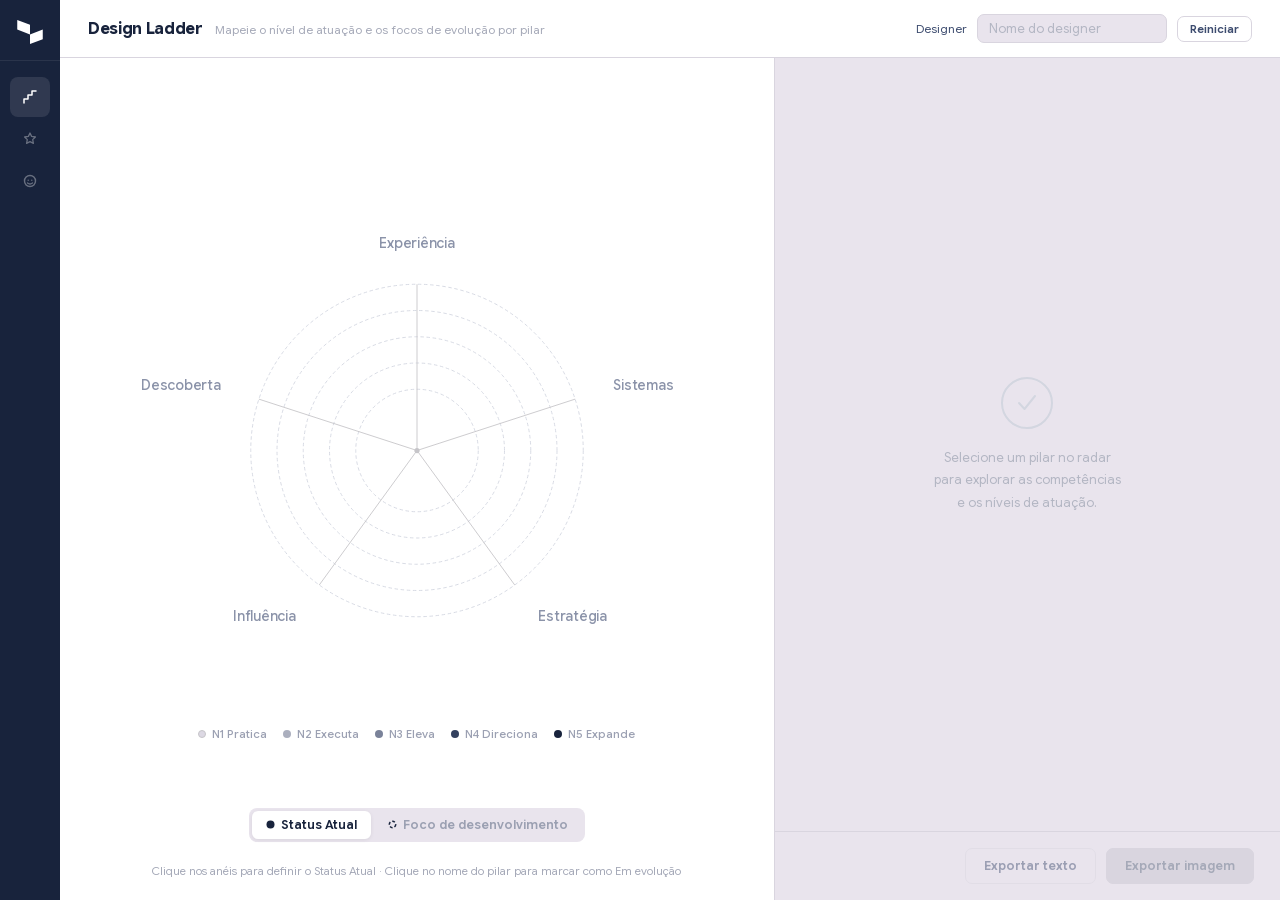
==== commit 9fe1b6e9: "Rebrand Bemobi Wave: nova paleta, Google Sans Flex e isotipo A Wave passa a ser Bemobi Wave. As 3 fe" ====
--- a/ladder/index.html
+++ b/ladder/index.html
@@ -4,9 +4,6 @@
   <meta charset="UTF-8">
   <meta name="viewport" content="width=device-width, initial-scale=1.0">
   <title>Leadership Tools — Ladder</title>
-  <link rel="preconnect" href="https://fonts.googleapis.com">
-  <link rel="preconnect" href="https://fonts.gstatic.com" crossorigin>
-  <link href="https://fonts.googleapis.com/css2?family=Inter:wght@400;500;600;700;800&display=swap" rel="stylesheet">
   <link rel="stylesheet" href="../assets/shared.css">
   <style>
     /* ── CONTENT ─────────────────────────────── */
@@ -53,7 +50,7 @@
       font-family: inherit;
       font-size: 12.5px;
       font-weight: 600;
-      color: #aaa;
+      color: #9BA0B2;
       background: transparent;
       border: none;
       border-radius: 6px;
@@ -68,7 +65,7 @@
 
     .mode-btn.active {
       background: var(--white);
-      color: var(--charcoal);
+      color: var(--ink);
       box-shadow: 0 1px 4px rgba(0,0,0,0.07);
     }
 
@@ -82,14 +79,14 @@
     .radar-name {
       font-size: 26px;
       font-weight: 800;
-      color: var(--charcoal);
+      color: var(--ink);
       letter-spacing: -0.04em;
       display: none;
     }
 
     .radar-date {
       font-size: 11.5px;
-      color: #bbb;
+      color: #A5A9B8;
       margin-top: 2px;
       display: none;
     }
@@ -108,7 +105,7 @@
       align-items: center;
       gap: 6px;
       font-size: 11.5px;
-      color: #aaa;
+      color: #9BA0B2;
       font-weight: 500;
     }
 
@@ -119,7 +116,7 @@
     .chart-hint {
       margin-top: 12px;
       font-size: 11.5px;
-      color: #bbb;
+      color: #A5A9B8;
       text-align: center;
       line-height: 1.6;
     }
@@ -150,7 +147,7 @@
       font-size: 13px;
       margin-top: 16px;
       line-height: 1.7;
-      color: #c8c8c8;
+      color: #B3B6C3;
     }
 
     .detail-inner { padding: 24px 26px 40px; max-width: 640px; }
@@ -178,7 +175,7 @@
       font-size: 11px;
       font-weight: 700;
       color: var(--white);
-      background: var(--charcoal);
+      background: var(--ink);
       padding: 3px 10px;
       border-radius: 20px;
       white-space: nowrap;
@@ -187,15 +184,15 @@
     .badge-foco {
       font-size: 11px;
       font-weight: 700;
-      color: var(--charcoal);
+      color: var(--ink);
       background: transparent;
-      border: 1.5px dashed var(--charcoal);
+      border: 1.5px dashed var(--lilac);
       padding: 2.5px 9px;
       border-radius: 20px;
       white-space: nowrap;
     }
 
-    .pillar-desc { font-size: 13px; line-height: 1.7; color: #777; margin-bottom: 18px; }
+    .pillar-desc { font-size: 13px; line-height: 1.7; color: #5E6A88; margin-bottom: 18px; }
 
     /* ── PROGRESSING TOGGLE ──────────────────── */
     .progressing-row {
@@ -212,17 +209,17 @@
       user-select: none;
     }
 
-    .progressing-row:hover { border-color: #ccc; }
-    .progressing-row.on { border-color: var(--charcoal); }
+    .progressing-row:hover { border-color: #B3B6C3; }
+    .progressing-row.on { border-color: var(--accent); }
 
     .progressing-row-left { display: flex; flex-direction: column; gap: 2px; }
-    .progressing-label { font-size: 13.5px; font-weight: 600; color: var(--charcoal); }
-    .progressing-sub { font-size: 12px; color: #aaa; }
+    .progressing-label { font-size: 13.5px; font-weight: 600; color: var(--ink); }
+    .progressing-sub { font-size: 12px; color: #9BA0B2; }
 
     .toggle-sw {
       width: 34px;
       height: 19px;
-      background: #D8D8D8;
+      background: #C9CCD8;
       border-radius: 10px;
       position: relative;
       transition: background 0.18s;
@@ -242,7 +239,7 @@
       box-shadow: 0 1px 3px rgba(0,0,0,0.15);
     }
 
-    .toggle-sw.on { background: var(--charcoal); }
+    .toggle-sw.on { background: var(--accent); }
     .toggle-sw.on::after { transform: translateX(15px); }
 
     /* ── LEVEL CARDS (read-only) ─────────────── */
@@ -256,9 +253,9 @@
       box-shadow: 0 1px 3px rgba(0,0,0,0.04);
     }
 
-    .level-card.has-atual { border-left: 3px solid var(--charcoal); }
-    .level-card.has-foco { border-color: rgba(20,20,20,0.35); border-style: dashed; }
-    .level-card.has-atual.has-foco { border-left: 3px solid var(--charcoal); border-style: solid; border-color: var(--charcoal); }
+    .level-card.has-atual { border-left: 3px solid var(--ink); }
+    .level-card.has-foco { border-color: var(--lilac); border-style: dashed; }
+    .level-card.has-atual.has-foco { border-left: 3px solid var(--ink); border-style: solid; border-color: var(--ink); }
 
     .level-card-top {
       display: flex;
@@ -274,19 +271,19 @@
       padding: 2px 6px;
       border-radius: 4px;
       background: var(--light);
-      color: var(--charcoal);
+      color: var(--ink);
       line-height: 1.5;
       flex-shrink: 0;
     }
 
-    .level-name { font-size: 13.5px; font-weight: 600; color: var(--charcoal); }
-
-    .level-desc { font-size: 12.5px; line-height: 1.7; color: #888; }
+    .level-name { font-size: 13.5px; font-weight: 600; color: var(--ink); }
+
+    .level-desc { font-size: 12.5px; line-height: 1.7; color: #5E6A88; }
 
     .pdi-note {
       margin-top: 20px;
       font-size: 11px;
-      color: #bbb;
+      color: #A5A9B8;
       line-height: 1.6;
       padding: 10px 12px;
       background: var(--white);
@@ -313,7 +310,7 @@
   <!-- Sidebar -->
   <aside class="sidebar">
     <div class="sidebar-logo">
-      <img src="../assets/logo-bcotransp.svg" alt="Wave" width="28" height="28">
+      <img src="../assets/logo-bemobi.svg" alt="Bemobi Wave" width="26" height="24">
     </div>
     <nav class="sidebar-nav">
       <a class="nav-item active" href="#" data-tooltip="Ladder">
@@ -329,14 +326,14 @@
             stroke="currentColor" stroke-width="1.3" stroke-linejoin="round"/>
         </svg>
       </a>
-      <div class="nav-item" data-tooltip="Moving Motivators">
+      <a class="nav-item" href="../mm/index.html" data-tooltip="Moving Motivators">
         <svg class="nav-icon" viewBox="0 0 16 16" fill="none">
           <circle cx="8" cy="8" r="5.5" stroke="currentColor" stroke-width="1.4"/>
           <circle cx="6.2" cy="7.2" r="0.7" fill="currentColor"/>
           <circle cx="9.8" cy="7.2" r="0.7" fill="currentColor"/>
           <path d="M5.5 10 Q8 12 10.5 10" stroke="currentColor" stroke-width="1.3" stroke-linecap="round"/>
         </svg>
-      </div>
+      </a>
     </nav>
   </aside>
 
@@ -367,11 +364,11 @@
           </div>
           <svg id="radar-svg" viewBox="-20 0 640 600" xmlns="http://www.w3.org/2000/svg"></svg>
           <div class="level-legend">
-            <div class="legend-item"><div class="legend-dot" style="background:#EAEAEA;border:1.5px solid #D0D0D0"></div>N1 Pratica</div>
-            <div class="legend-item"><div class="legend-dot" style="background:#BDBDBD"></div>N2 Executa</div>
-            <div class="legend-item"><div class="legend-dot" style="background:#8C8C8C"></div>N3 Eleva</div>
-            <div class="legend-item"><div class="legend-dot" style="background:#4A4A4A"></div>N4 Direciona</div>
-            <div class="legend-item"><div class="legend-dot" style="background:#141414"></div>N5 Expande</div>
+            <div class="legend-item"><div class="legend-dot" style="background:#DCD8E3;border:1.5px solid #C6C5C9"></div>N1 Pratica</div>
+            <div class="legend-item"><div class="legend-dot" style="background:#ABAFBE"></div>N2 Executa</div>
+            <div class="legend-item"><div class="legend-dot" style="background:#7A8299"></div>N3 Eleva</div>
+            <div class="legend-item"><div class="legend-dot" style="background:#33405E"></div>N4 Direciona</div>
+            <div class="legend-item"><div class="legend-dot" style="background:#18233C"></div>N5 Expande</div>
           </div>
         </div>
 
@@ -379,13 +376,13 @@
           <div class="mode-toggle">
             <button id="mode-btn-atual" class="mode-btn active" onclick="setEditMode('atual')">
               <svg width="9" height="9" viewBox="0 0 9 9">
-                <circle cx="4.5" cy="4.5" r="4" fill="#141414"/>
+                <circle cx="4.5" cy="4.5" r="4" fill="#18233C"/>
               </svg>
               Status Atual
             </button>
             <button id="mode-btn-foco" class="mode-btn" onclick="setEditMode('foco')">
               <svg width="9" height="9" viewBox="0 0 9 9">
-                <circle cx="4.5" cy="4.5" r="3.2" fill="none" stroke="#141414" stroke-width="1.5" stroke-dasharray="2.8 2"/>
+                <circle cx="4.5" cy="4.5" r="3.2" fill="none" stroke="#18233C" stroke-width="1.5" stroke-dasharray="2.8 2"/>
               </svg>
               Foco de desenvolvimento
             </button>
@@ -400,8 +397,8 @@
         <div class="detail-panel" id="detail-panel">
           <div class="detail-placeholder">
             <svg width="56" height="56" viewBox="0 0 56 56" fill="none">
-              <circle cx="28" cy="28" r="25" stroke="#E0E0E0" stroke-width="2"/>
-              <path d="M20 28l5.5 6L36 21" stroke="#E0E0E0" stroke-width="2" stroke-linecap="round" stroke-linejoin="round"/>
+              <circle cx="28" cy="28" r="25" stroke="#D3D6E0" stroke-width="2"/>
+              <path d="M20 28l5.5 6L36 21" stroke="#D3D6E0" stroke-width="2" stroke-linecap="round" stroke-linejoin="round"/>
             </svg>
             <p>Selecione um pilar no radar<br>para explorar as competências<br>e os níveis de atuação.</p>
           </div>
@@ -538,7 +535,7 @@
   for (let l = 1; l <= N_LEVELS; l++) {
     svgEl('circle', {
       cx: CX, cy: CY, r: levelRadius(l),
-      fill: 'none', stroke: '#E2E2E2', 'stroke-width': '1', 'stroke-dasharray': '4 3'
+      fill: 'none', stroke: '#D3D6E0', 'stroke-width': '1', 'stroke-dasharray': '4 3'
     }, svg);
   }
 
@@ -549,7 +546,7 @@
     const end = polar(angle, MAX_R);
     svgEl('line', {
       x1: CX, y1: CY, x2: end.x, y2: end.y,
-      stroke: isProg ? '#888' : '#D5D5D5',
+      stroke: isProg ? '#5E6A88' : '#C6C5C9',
       'stroke-width': isProg ? '2' : '1'
     }, svg);
 
@@ -557,7 +554,7 @@
     if (isProg) {
       svgEl('circle', {
         cx: end.x, cy: end.y, r: '4.5',
-        fill: '#141414', 'pointer-events': 'none'
+        fill: '#18233C', 'pointer-events': 'none'
       }, svg);
     }
   });
@@ -570,7 +567,7 @@
       return `${x},${y}`;
     }).join(' ');
     svgEl('polygon', {
-      points, fill: 'rgba(20,20,20,0.09)', stroke: '#141414',
+      points, fill: 'rgba(24,35,60,0.09)', stroke: '#18233C',
       'stroke-width': '2', 'stroke-linejoin': 'round', 'pointer-events': 'none'
     }, svg);
   }
@@ -583,7 +580,7 @@
       return `${x},${y}`;
     }).join(' ');
     svgEl('polygon', {
-      points, fill: 'none', stroke: '#141414',
+      points, fill: 'none', stroke: '#18233C',
       'stroke-width': '1.5', 'stroke-dasharray': '7 4',
       'stroke-linejoin': 'round', 'pointer-events': 'none'
     }, svg);
@@ -600,7 +597,7 @@
       const g = svgEl('g', { cursor: 'pointer' }, svg);
       const hoverCircle = svgEl('circle', {
         cx: x, cy: y, r: '9',
-        fill: 'rgba(20,20,20,0)', stroke: 'rgba(20,20,20,0)', 'stroke-width': '1.5'
+        fill: 'rgba(24,35,60,0)', stroke: 'rgba(24,35,60,0)', 'stroke-width': '1.5'
       }, g);
       svgEl('circle', { cx: x, cy: y, r: '16', fill: 'transparent', stroke: 'none' }, g);
 
@@ -610,13 +607,13 @@
       g.addEventListener('mouseenter', () => {
         const isActive = editMode === 'atual' ? isCurrentLevel : isTargetLevel;
         if (!isActive) {
-          hoverCircle.setAttribute('fill', 'rgba(20,20,20,0.08)');
-          hoverCircle.setAttribute('stroke', '#888');
+          hoverCircle.setAttribute('fill', 'rgba(24,35,60,0.08)');
+          hoverCircle.setAttribute('stroke', '#5E6A88');
         }
       });
       g.addEventListener('mouseleave', () => {
-        hoverCircle.setAttribute('fill', 'rgba(20,20,20,0)');
-        hoverCircle.setAttribute('stroke', 'rgba(20,20,20,0)');
+        hoverCircle.setAttribute('fill', 'rgba(24,35,60,0)');
+        hoverCircle.setAttribute('stroke', 'rgba(24,35,60,0)');
       });
       g.addEventListener('click', () => {
         if (editMode === 'atual') {
@@ -638,7 +635,7 @@
       if (currentLevels[p.id] > 0) {
         const { x, y } = polar(ANGLES[i], levelRadius(currentLevels[p.id]));
         svgEl('circle', {
-          cx: x, cy: y, r: '5', fill: '#141414', stroke: '#fff', 'stroke-width': '2',
+          cx: x, cy: y, r: '5', fill: '#18233C', stroke: '#fff', 'stroke-width': '2',
           'pointer-events': 'none'
         }, svg);
       }
@@ -651,7 +648,7 @@
       if (targetLevels[p.id] > 0) {
         const { x, y } = polar(ANGLES[i], levelRadius(targetLevels[p.id]));
         svgEl('circle', {
-          cx: x, cy: y, r: '5', fill: '#fff', stroke: '#141414', 'stroke-width': '2',
+          cx: x, cy: y, r: '5', fill: '#fff', stroke: '#18233C', 'stroke-width': '2',
           'pointer-events': 'none'
         }, svg);
       }
@@ -672,27 +669,27 @@
       x, y,
       'text-anchor': anchor,
       'dominant-baseline': 'middle',
-      'font-family': "'Inter', sans-serif",
+      'font-family': "'Google Sans Flex', sans-serif",
       'font-size': '16',
       'font-weight': isProg ? '700' : '500',
-      fill: isProg ? '#141414' : '#999',
+      fill: isProg ? '#18233C' : '#8B93A9',
       'letter-spacing': '-0.3'
     }, g);
     text.textContent = pillar.name;
 
     g.addEventListener('mouseenter', () => {
-      text.setAttribute('fill', '#444');
+      text.setAttribute('fill', '#33405E');
       text.setAttribute('font-weight', '600');
     });
     g.addEventListener('mouseleave', () => {
-      text.setAttribute('fill', isProg ? '#141414' : '#999');
+      text.setAttribute('fill', isProg ? '#18233C' : '#8B93A9');
       text.setAttribute('font-weight', isProg ? '700' : '500');
     });
     g.addEventListener('click', () => selectPillar(pillar.id));
   });
 
   // Center dot
-  svgEl('circle', { cx: CX, cy: CY, r: '3', fill: '#D0D0D0', 'pointer-events': 'none' }, svg);
+  svgEl('circle', { cx: CX, cy: CY, r: '3', fill: '#C6C5C9', 'pointer-events': 'none' }, svg);
 }
 
 // ═══════════════════════════════════════════════════════════
@@ -706,8 +703,8 @@
     panel.innerHTML = `
       <div class="detail-placeholder">
         <svg width="56" height="56" viewBox="0 0 56 56" fill="none">
-          <circle cx="28" cy="28" r="25" stroke="#E0E0E0" stroke-width="2"/>
-          <path d="M20 28l5.5 6L36 21" stroke="#E0E0E0" stroke-width="2" stroke-linecap="round" stroke-linejoin="round"/>
+          <circle cx="28" cy="28" r="25" stroke="#D3D6E0" stroke-width="2"/>
+          <path d="M20 28l5.5 6L36 21" stroke="#D3D6E0" stroke-width="2" stroke-linecap="round" stroke-linejoin="round"/>
         </svg>
         <p>Selecione um pilar no radar<br>para explorar as competências<br>e os níveis de atuação.</p>
       </div>`;
@@ -880,23 +877,41 @@
   }, 1800);
 }
 
-function exportLadderImage() {
+// Google Sans Flex embutida em base64 — sem isso o PNG cai pra fonte do sistema
+let _fontCss = null;
+async function loadFontCss() {
+  if (_fontCss !== null) return _fontCss;
+  try {
+    const res = await fetch('../assets/fonts/GoogleSansFlex.woff2');
+    const bytes = new Uint8Array(await res.arrayBuffer());
+    let bin = '';
+    for (let i = 0; i < bytes.length; i++) bin += String.fromCharCode(bytes[i]);
+    _fontCss = `@font-face{font-family:'Google Sans Flex';src:url(data:font/woff2;base64,${btoa(bin)}) format('woff2');font-weight:400 800;font-style:normal;}`;
+  } catch (e) {
+    _fontCss = '';
+  }
+  return _fontCss;
+}
+
+async function exportLadderImage() {
   if (!hasLadderData()) return;
   const designer = document.getElementById('designer-name').value.trim() || 'Ladder';
   const dataTitle = formatDateTitle();
   const dataSlug  = new Date().toLocaleDateString('pt-BR', { month: 'long', year: 'numeric' })
                       .replace(/\s+/g, '-');
   const radarInner = document.getElementById('radar-svg').innerHTML;
+  const fontCss = await loadFontCss();
 
   const esc = s => String(s).replace(/[&<>"]/g, c => ({'&':'&amp;','<':'&lt;','>':'&gt;','"':'&quot;'}[c]));
 
   // Composição: 800x900, fundo bg, nome+data no topo, radar embaixo
   const svgStr = `<svg xmlns="http://www.w3.org/2000/svg" width="800" height="900" viewBox="0 0 800 900">
-    <rect width="100%" height="100%" fill="#F6F6F4"/>
-    <text x="400" y="80" text-anchor="middle" font-family="Inter, sans-serif"
-          font-size="38" font-weight="800" fill="#141414" letter-spacing="-1.5">${esc(designer)}</text>
-    <text x="400" y="115" text-anchor="middle" font-family="Inter, sans-serif"
-          font-size="16" font-weight="500" fill="#888">${esc(dataTitle)}</text>
+    <style>${fontCss}</style>
+    <rect width="100%" height="100%" fill="#E9E4ED"/>
+    <text x="400" y="80" text-anchor="middle" font-family="Google Sans Flex, sans-serif"
+          font-size="38" font-weight="800" fill="#18233C" letter-spacing="-1.5">${esc(designer)}</text>
+    <text x="400" y="115" text-anchor="middle" font-family="Google Sans Flex, sans-serif"
+          font-size="16" font-weight="500" fill="#5E6A88">${esc(dataTitle)}</text>
     <svg x="80" y="160" width="640" height="600" viewBox="-20 0 640 600">${radarInner}</svg>
   </svg>`;
 
@@ -908,7 +923,7 @@
     canvas.width  = 1600;
     canvas.height = 1800;
     const ctx = canvas.getContext('2d');
-    ctx.fillStyle = '#F6F6F4';
+    ctx.fillStyle = '#E9E4ED';
     ctx.fillRect(0, 0, canvas.width, canvas.height);
     ctx.drawImage(img, 0, 0, canvas.width, canvas.height);
     URL.revokeObjectURL(url);
--- a/assets/shared.css
+++ b/assets/shared.css
@@ -1,16 +1,34 @@
 /* ═══════════════════════════════════════════════════════════
-   Leadership Tools — Shared CSS
-   Tokens, app shell, sidebar, header, inputs, buttons, labels
+   Leadership Tools — Shared CSS · Bemobi Wave
+   Tokens, fonte, app shell, sidebar, header, inputs, buttons
    ═══════════════════════════════════════════════════════════ */
 
-/* ── Design tokens ─────────────────────────────────────────── */
+/* ── Fonte (Google Sans Flex — variável, self-hosted) ──────── */
+@font-face {
+  font-family: 'Google Sans Flex';
+  src: url('fonts/GoogleSansFlex.woff2') format('woff2');
+  font-weight: 400 800;
+  font-style: normal;
+  font-display: swap;
+}
+
+/* ── Design tokens (brandbook Bemobi 2026) ─────────────────── */
 :root {
-  --charcoal: #141414;
-  --light:    #E6E6E6;
-  --bg:       #F6F6F4;
-  --white:    #FFFFFF;
-  --muted:    #7a7a7a;
-  --border:   #EBEBEB;
+  /* neutras — base da Wave */
+  --ink:         #18233C;   /* Cinza Escuro — chrome, textos */
+  --ink-2:       #3D4C6F;   /* Cinza Médio — textos secundários */
+  --gray:        #C6C5C9;   /* Cinza Claro — apoio */
+  --bg:          #E9E4ED;   /* Off-White — fundo geral */
+  --white:       #FFFFFF;
+  --border:      #D9D5DF;   /* borda padrão (derivada do off-white) */
+  --light:       #E4E0EB;   /* chips/fills neutros sobre branco */
+
+  /* primária — acentos */
+  --accent:      #400FF2;   /* Azul Bemobi — CTAs, estados ativos */
+  --accent-deep: #04017B;   /* Azul Médio — hover do primário */
+  --lilac:       #9884FF;   /* Lilás — destaques estruturais */
+  --lilac-light: #D9CDFD;   /* Lilás Claro — bordas de destaque */
+  --lilac-lux:   #F7F7FE;   /* Lilás Luz — fills de destaque */
 }
 
 /* ── Reset ─────────────────────────────────────────────────── */
@@ -18,9 +36,9 @@
 
 html, body {
   height: 100%;
-  font-family: 'Inter', -apple-system, BlinkMacSystemFont, 'Segoe UI', sans-serif;
+  font-family: 'Google Sans Flex', -apple-system, BlinkMacSystemFont, 'Segoe UI', sans-serif;
   background: var(--bg);
-  color: var(--charcoal);
+  color: var(--ink);
   overflow: hidden;
 }
 
@@ -32,7 +50,7 @@
 .sidebar {
   width: 60px;
   flex-shrink: 0;
-  background: var(--charcoal);
+  background: var(--ink);
   display: flex;
   flex-direction: column;
   align-items: center;
@@ -83,7 +101,7 @@
   left: calc(100% + 10px);
   top: 50%;
   transform: translateY(-50%);
-  background: rgba(20,20,20,0.92);
+  background: rgba(24,35,60,0.94);
   color: #fff;
   font-family: inherit;
   font-size: 11.5px;
@@ -113,18 +131,18 @@
 
 .header-left { display: flex; align-items: baseline; gap: 12px; }
 .header h1   { font-size: 16px; font-weight: 700; letter-spacing: -0.02em; }
-.header-sub  { font-size: 12px; color: #bbb; }
+.header-sub  { font-size: 12px; color: #A5A9B8; }
 
 .header-right       { display: flex; align-items: center; gap: 10px; }
 .header-field       { display: flex; align-items: center; gap: 6px; }
-.header-right label { font-size: 12px; color: var(--muted); white-space: nowrap; }
+.header-right label { font-size: 12px; color: var(--ink-2); white-space: nowrap; }
 
 /* ── Inputs ────────────────────────────────────────────────── */
 .input {
   font-family: inherit;
   font-size: 13px;
   font-weight: 500;
-  color: var(--charcoal);
+  color: var(--ink);
   background: var(--bg);
   border: 1.5px solid var(--border);
   border-radius: 7px;
@@ -133,8 +151,8 @@
   transition: border-color 0.15s;
 }
 
-.input:focus        { border-color: var(--charcoal); }
-.input::placeholder { color: #ccc; font-weight: 400; }
+.input:focus        { border-color: var(--accent); }
+.input::placeholder { color: #B3B6C3; font-weight: 400; }
 
 .designer-input { width: 190px; }
 
@@ -150,13 +168,13 @@
   white-space: nowrap;
 }
 
-.btn-primary           { background: var(--charcoal); color: var(--white); border: 1.5px solid var(--charcoal); }
-.btn-primary:hover     { background: #000; border-color: #000; }
-.btn-primary:disabled  { background: var(--border); border-color: var(--border); color: #bbb; cursor: not-allowed; pointer-events: none; }
-.btn-primary.copied    { background: var(--white); color: var(--charcoal); border-color: var(--charcoal); }
+.btn-primary           { background: var(--accent); color: var(--white); border: 1.5px solid var(--accent); }
+.btn-primary:hover     { background: var(--accent-deep); border-color: var(--accent-deep); }
+.btn-primary:disabled  { background: var(--border); border-color: var(--border); color: #A5A9B8; cursor: not-allowed; pointer-events: none; }
+.btn-primary.copied    { background: var(--white); color: var(--accent); border-color: var(--accent); }
 
-.btn-secondary          { background: none; color: var(--muted); border: 1.5px solid var(--border); }
-.btn-secondary:hover    { border-color: #aaa; color: var(--charcoal); }
+.btn-secondary          { background: none; color: var(--ink-2); border: 1.5px solid var(--border); }
+.btn-secondary:hover    { border-color: var(--gray); color: var(--ink); }
 .btn-secondary:disabled { opacity: 0.45; cursor: not-allowed; pointer-events: none; }
 
 /* Slim — variante compacta usada no header (ex: Reiniciar) */
@@ -168,7 +186,7 @@
   font-weight: 700;
   letter-spacing: 0.12em;
   text-transform: uppercase;
-  color: var(--muted);
+  color: var(--ink-2);
   margin-bottom: 14px;
   display: block;
 }
